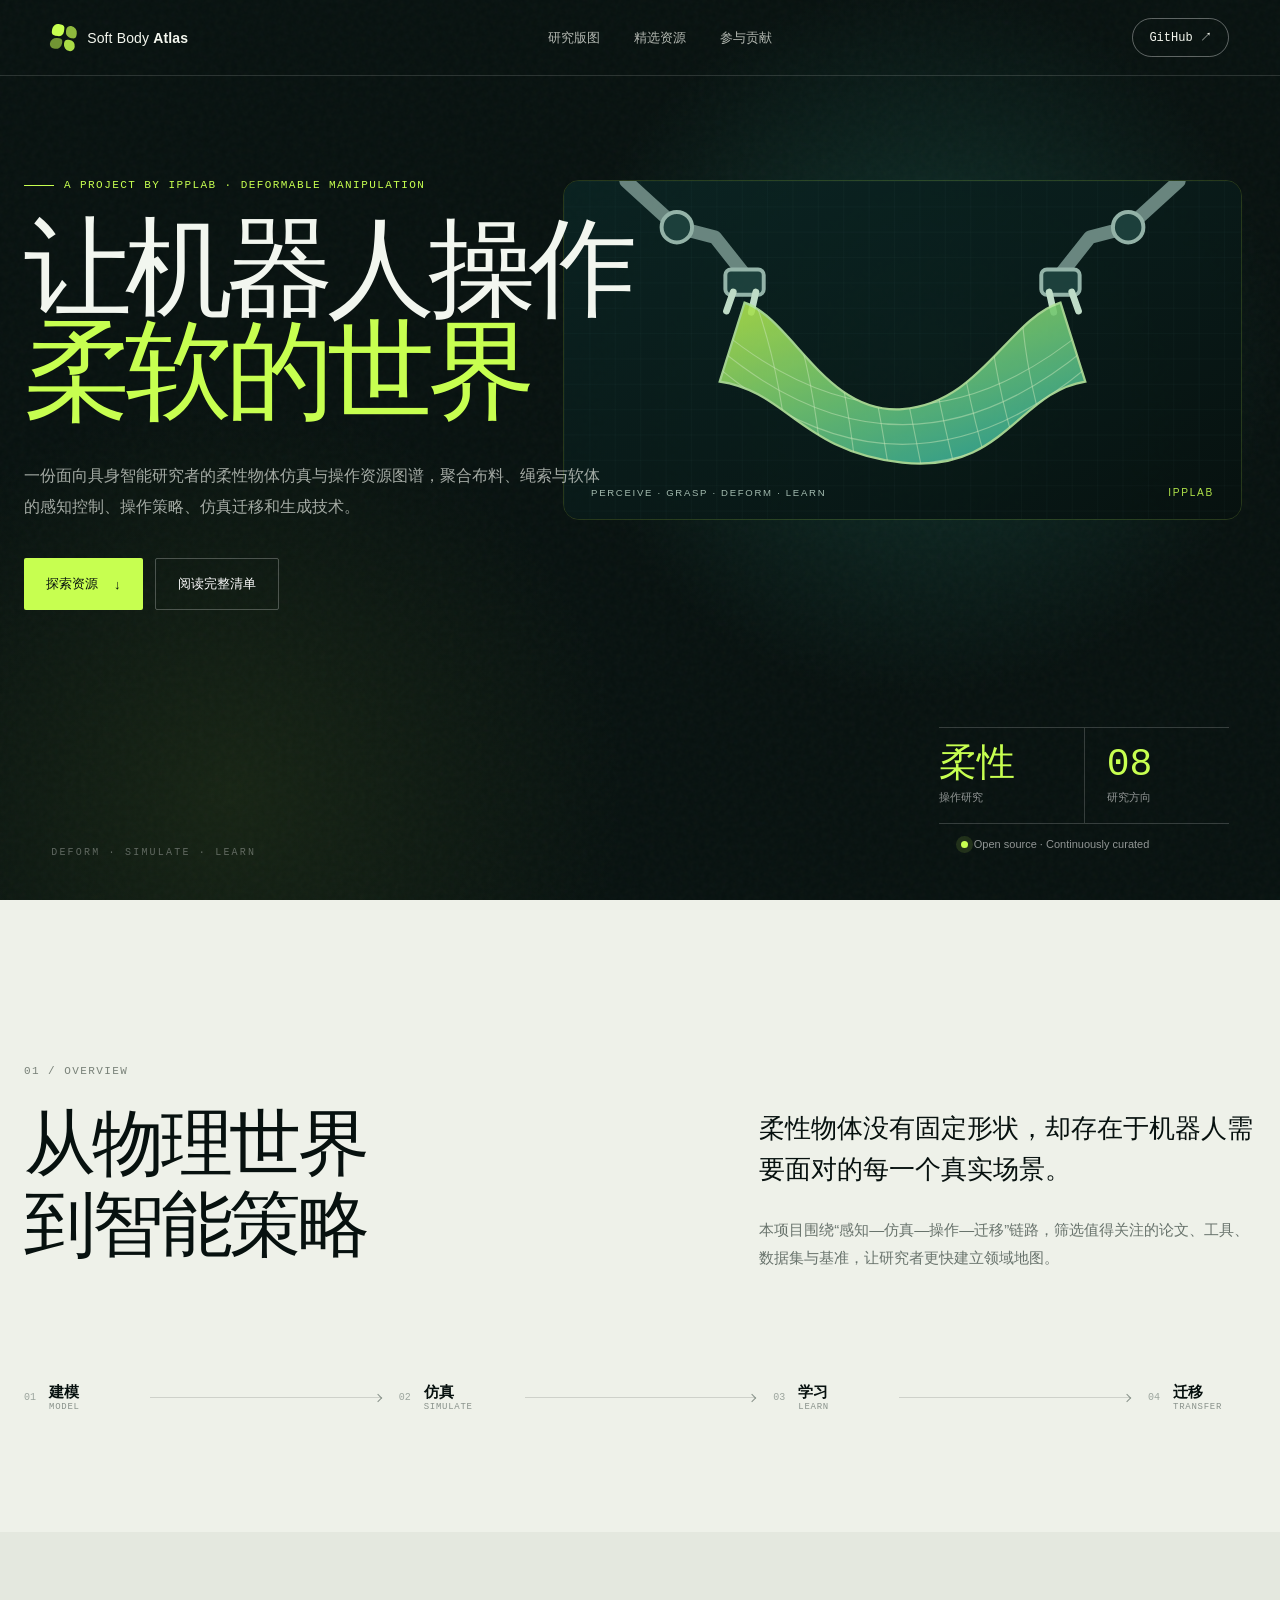
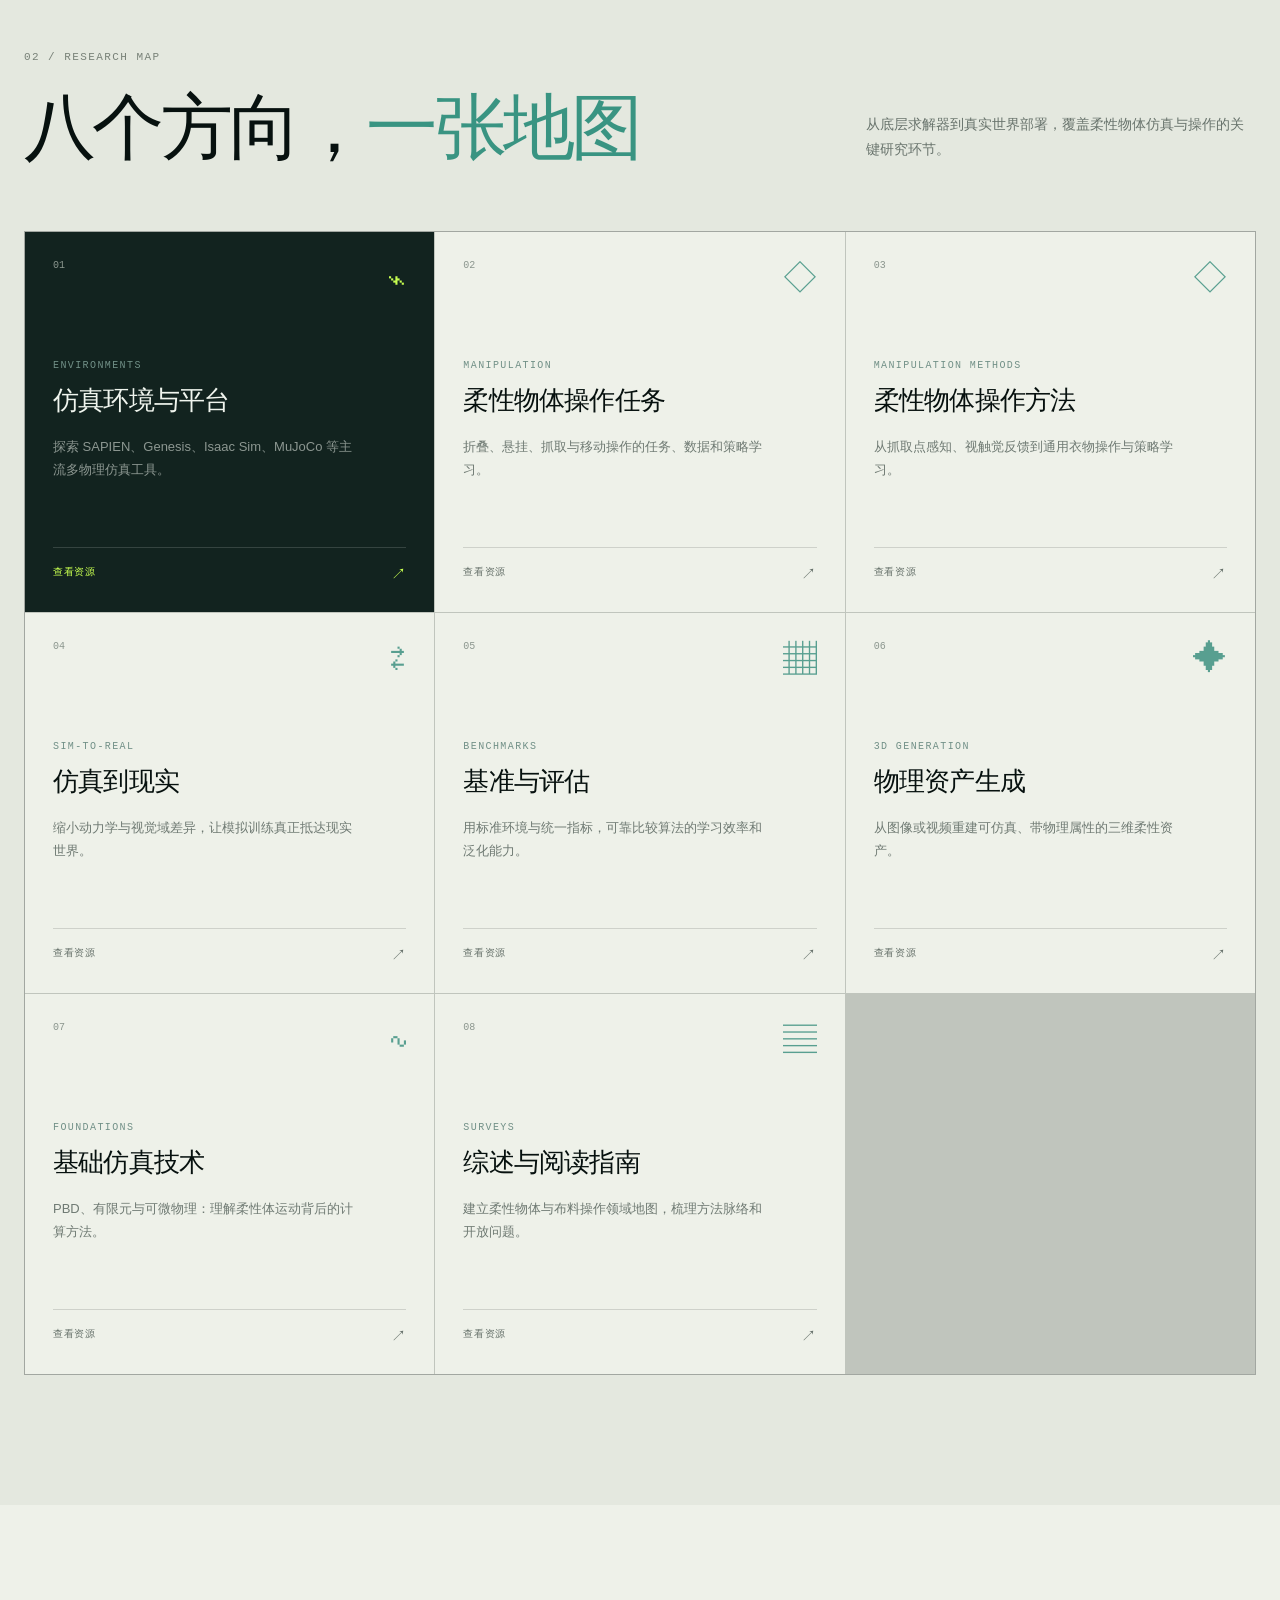
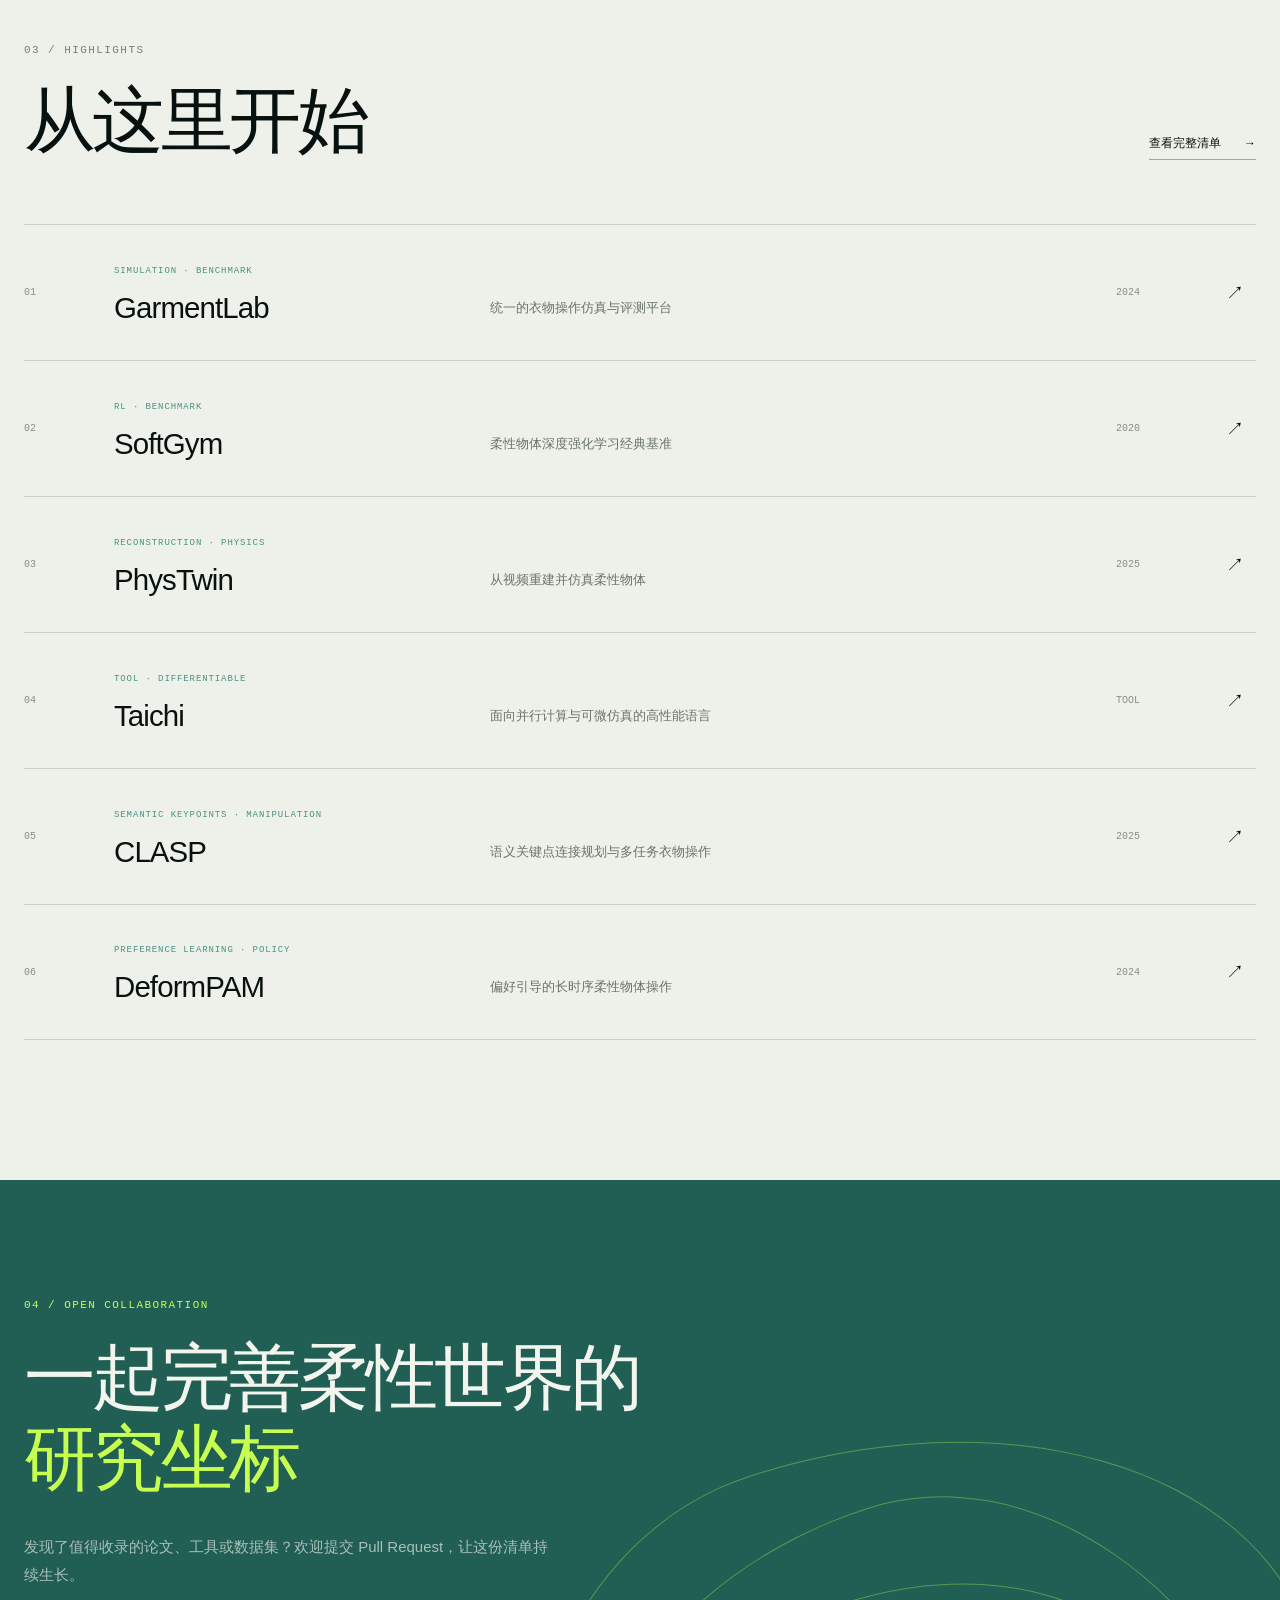
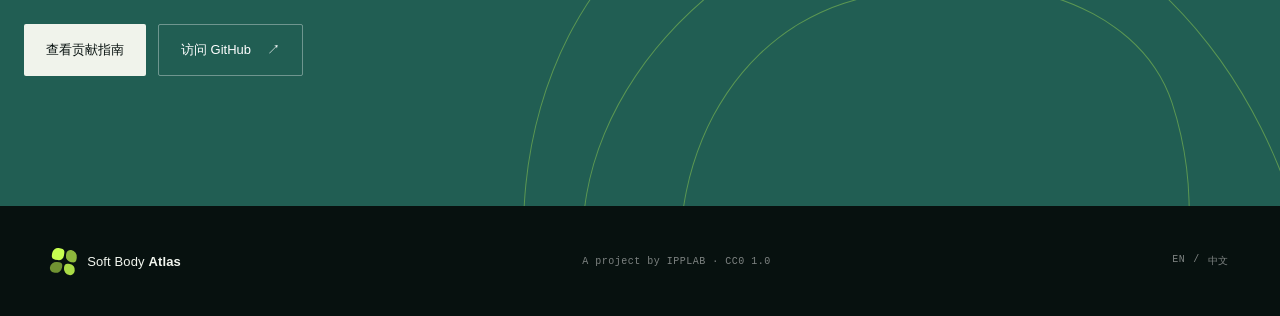
==== index.html @ a38a1eb1 "feat: refresh deformable manipulation website" ====
<!doctype html>
<html lang="zh-CN">
<head>
  <meta charset="utf-8">
  <meta name="viewport" content="width=device-width, initial-scale=1">
  <meta name="description" content="面向具身智能的柔性物体仿真与操作精选资源，覆盖感知控制、策略学习、仿真、迁移、基准、资产生成与综述。">
  <meta name="theme-color" content="#07110f">
  <title>Soft Body Atlas · 具身智能柔性物体仿真与操作</title>
  <link rel="stylesheet" href="styles.css">
  <script src="script.js" defer></script>
</head>
<body>
  <a class="skip-link" href="#main">跳到主要内容</a>

  <header class="site-header" data-header>
    <a class="brand" href="#top" aria-label="Soft Body Atlas 首页">
      <span class="brand-mark" aria-hidden="true">
        <span></span><span></span><span></span><span></span>
      </span>
      <span>Soft Body <strong>Atlas</strong></span>
    </a>
    <nav class="nav" aria-label="主导航">
      <a href="#scope">研究版图</a>
      <a href="#highlights">精选资源</a>
      <a href="#contribute">参与贡献</a>
    </nav>
    <a class="header-action" href="https://github.com/codeofwhite/awesome-deformable-embodied-ai" target="_blank" rel="noreferrer">
      GitHub <span aria-hidden="true">↗</span>
    </a>
  </header>

  <main id="main">
    <section class="hero" id="top">
      <canvas id="soft-canvas" aria-hidden="true"></canvas>
      <div class="hero-noise" aria-hidden="true"></div>
      <div class="hero-content">
        <p class="eyebrow"><span></span> A project by IPPLAB · Deformable Manipulation</p>
        <h1>让机器人操作<br><em>柔软的世界</em></h1>
        <p class="hero-copy">
          一份面向具身智能研究者的柔性物体仿真与操作资源图谱，聚合布料、绳索与软体的感知控制、操作策略、仿真迁移和生成技术。
        </p>
        <div class="hero-actions">
          <a class="button button-primary" href="#scope">探索资源 <span aria-hidden="true">↓</span></a>
          <a class="button button-ghost" href="https://github.com/codeofwhite/awesome-deformable-embodied-ai/blob/main/README.zh-CN.md">阅读完整清单</a>
        </div>
      </div>

      <img class="hero-illustration" src="assets/deformable-manipulation.svg" alt="机器人夹爪提起柔性布料的示意图">
      <div class="hero-aside" aria-label="项目简介">
        <div class="stat">
          <strong>柔性</strong>
          <span>操作研究</span>
        </div>
        <div class="stat">
          <strong>08</strong>
          <span>研究方向</span>
        </div>
        <div class="stat stat-wide">
          <span class="pulse" aria-hidden="true"></span>
          <span>Open source · Continuously curated</span>
        </div>
      </div>

      <p class="hero-note">DEFORM · SIMULATE · LEARN</p>
    </section>

    <section class="intro section-shell" aria-labelledby="intro-title">
      <p class="section-index">01 / OVERVIEW</p>
      <div class="intro-grid">
        <h2 id="intro-title">从物理世界<br>到智能策略</h2>
        <div>
          <p class="lead">柔性物体没有固定形状，却存在于机器人需要面对的每一个真实场景。</p>
          <p>本项目围绕“感知—仿真—操作—迁移”链路，筛选值得关注的论文、工具、数据集与基准，让研究者更快建立领域地图。</p>
        </div>
      </div>
      <div class="flow" aria-label="研究流程">
        <div><span>01</span><strong>建模</strong><small>Model</small></div>
        <i aria-hidden="true"></i>
        <div><span>02</span><strong>仿真</strong><small>Simulate</small></div>
        <i aria-hidden="true"></i>
        <div><span>03</span><strong>学习</strong><small>Learn</small></div>
        <i aria-hidden="true"></i>
        <div><span>04</span><strong>迁移</strong><small>Transfer</small></div>
      </div>
    </section>

    <section class="scope" id="scope" aria-labelledby="scope-title">
      <div class="section-shell">
        <div class="section-heading">
          <div>
            <p class="section-index">02 / RESEARCH MAP</p>
            <h2 id="scope-title">八个方向，<em>一张地图</em></h2>
          </div>
          <p>从底层求解器到真实世界部署，覆盖柔性物体仿真与操作的关键研究环节。</p>
        </div>

        <div class="scope-grid">
          <article class="scope-card scope-card-featured">
            <div class="card-top"><span>01</span><span class="card-icon">⌁</span></div>
            <div>
              <p>ENVIRONMENTS</p>
              <h3>仿真环境与平台</h3>
              <p>探索 SAPIEN、Genesis、Isaac Sim、MuJoCo 等主流多物理仿真工具。</p>
            </div>
            <a href="https://github.com/codeofwhite/awesome-deformable-embodied-ai/blob/main/README.zh-CN.md#仿真环境与平台" aria-label="查看仿真环境与平台资源">查看资源 <span>↗</span></a>
          </article>

          <article class="scope-card">
            <div class="card-top"><span>02</span><span class="card-icon">◇</span></div>
            <div><p>MANIPULATION</p><h3>柔性物体操作任务</h3><p>折叠、悬挂、抓取与移动操作的任务、数据和策略学习。</p></div>
            <a href="https://github.com/codeofwhite/awesome-deformable-embodied-ai/blob/main/README.zh-CN.md#柔性物体操作任务">查看资源 <span>↗</span></a>
          </article>

          <article class="scope-card">
            <div class="card-top"><span>03</span><span class="card-icon">◇</span></div>
            <div><p>MANIPULATION METHODS</p><h3>柔性物体操作方法</h3><p>从抓取点感知、视触觉反馈到通用衣物操作与策略学习。</p></div>
            <a href="https://github.com/codeofwhite/awesome-deformable-embodied-ai/blob/main/README.zh-CN.md#柔性物体操作方法">查看资源 <span>↗</span></a>
          </article>

          <article class="scope-card">
            <div class="card-top"><span>04</span><span class="card-icon">⇄</span></div>
            <div><p>SIM-TO-REAL</p><h3>仿真到现实</h3><p>缩小动力学与视觉域差异，让模拟训练真正抵达现实世界。</p></div>
            <a href="https://github.com/codeofwhite/awesome-deformable-embodied-ai/blob/main/README.zh-CN.md#sim-to-real-迁移">查看资源 <span>↗</span></a>
          </article>

          <article class="scope-card">
            <div class="card-top"><span>05</span><span class="card-icon">▦</span></div>
            <div><p>BENCHMARKS</p><h3>基准与评估</h3><p>用标准环境与统一指标，可靠比较算法的学习效率和泛化能力。</p></div>
            <a href="https://github.com/codeofwhite/awesome-deformable-embodied-ai/blob/main/README.zh-CN.md#基准测试与评估">查看资源 <span>↗</span></a>
          </article>

          <article class="scope-card">
            <div class="card-top"><span>06</span><span class="card-icon">✦</span></div>
            <div><p>3D GENERATION</p><h3>物理资产生成</h3><p>从图像或视频重建可仿真、带物理属性的三维柔性资产。</p></div>
            <a href="https://github.com/codeofwhite/awesome-deformable-embodied-ai/blob/main/README.zh-CN.md#面向仿真的-3d-资产生成">查看资源 <span>↗</span></a>
          </article>

          <article class="scope-card">
            <div class="card-top"><span>07</span><span class="card-icon">∿</span></div>
            <div><p>FOUNDATIONS</p><h3>基础仿真技术</h3><p>PBD、有限元与可微物理：理解柔性体运动背后的计算方法。</p></div>
            <a href="https://github.com/codeofwhite/awesome-deformable-embodied-ai/blob/main/README.zh-CN.md#基础仿真技术">查看资源 <span>↗</span></a>
          </article>
          <article class="scope-card">
            <div class="card-top"><span>08</span><span class="card-icon">▤</span></div>
            <div><p>SURVEYS</p><h3>综述与阅读指南</h3><p>建立柔性物体与布料操作领域地图，梳理方法脉络和开放问题。</p></div>
            <a href="https://github.com/codeofwhite/awesome-deformable-embodied-ai/blob/main/README.zh-CN.md#综述与阅读指南">查看资源 <span>↗</span></a>
          </article>
        </div>
      </div>
    </section>

    <section class="highlights section-shell" id="highlights" aria-labelledby="highlights-title">
      <div class="section-heading compact">
        <div>
          <p class="section-index">03 / HIGHLIGHTS</p>
          <h2 id="highlights-title">从这里开始</h2>
        </div>
        <a class="text-link" href="https://github.com/codeofwhite/awesome-deformable-embodied-ai/blob/main/README.zh-CN.md">查看完整清单 <span>→</span></a>
      </div>

      <div class="resource-list">
        <a class="resource" href="https://arxiv.org/abs/2411.01200" target="_blank" rel="noreferrer">
          <span class="resource-number">01</span>
          <span class="resource-main"><small>SIMULATION · BENCHMARK</small><strong>GarmentLab</strong><span>统一的衣物操作仿真与评测平台</span></span>
          <span class="resource-year">2024</span><span class="resource-arrow">↗</span>
        </a>
        <a class="resource" href="https://arxiv.org/abs/2011.07215" target="_blank" rel="noreferrer">
          <span class="resource-number">02</span>
          <span class="resource-main"><small>RL · BENCHMARK</small><strong>SoftGym</strong><span>柔性物体深度强化学习经典基准</span></span>
          <span class="resource-year">2020</span><span class="resource-arrow">↗</span>
        </a>
        <a class="resource" href="https://arxiv.org/abs/2503.17973" target="_blank" rel="noreferrer">
          <span class="resource-number">03</span>
          <span class="resource-main"><small>RECONSTRUCTION · PHYSICS</small><strong>PhysTwin</strong><span>从视频重建并仿真柔性物体</span></span>
          <span class="resource-year">2025</span><span class="resource-arrow">↗</span>
        </a>
        <a class="resource" href="https://github.com/taichi-dev/taichi" target="_blank" rel="noreferrer">
          <span class="resource-number">04</span>
          <span class="resource-main"><small>TOOL · DIFFERENTIABLE</small><strong>Taichi</strong><span>面向并行计算与可微仿真的高性能语言</span></span>
          <span class="resource-year">TOOL</span><span class="resource-arrow">↗</span>
        </a>
        <a class="resource" href="https://arxiv.org/abs/2507.19983" target="_blank" rel="noreferrer">
          <span class="resource-number">05</span>
          <span class="resource-main"><small>SEMANTIC KEYPOINTS · MANIPULATION</small><strong>CLASP</strong><span>语义关键点连接规划与多任务衣物操作</span></span>
          <span class="resource-year">2025</span><span class="resource-arrow">↗</span>
        </a>
        <a class="resource" href="https://arxiv.org/abs/2410.11584" target="_blank" rel="noreferrer">
          <span class="resource-number">06</span>
          <span class="resource-main"><small>PREFERENCE LEARNING · POLICY</small><strong>DeformPAM</strong><span>偏好引导的长时序柔性物体操作</span></span>
          <span class="resource-year">2024</span><span class="resource-arrow">↗</span>
        </a>
      </div>
    </section>

    <section class="contribute" id="contribute" aria-labelledby="contribute-title">
      <div class="contribute-orb" aria-hidden="true"></div>
      <div class="section-shell contribute-inner">
        <p class="section-index">04 / OPEN COLLABORATION</p>
        <h2 id="contribute-title">一起完善柔性世界的<br><em>研究坐标</em></h2>
        <p>发现了值得收录的论文、工具或数据集？欢迎提交 Pull Request，让这份清单持续生长。</p>
        <div class="hero-actions">
          <a class="button button-light" href="https://github.com/codeofwhite/awesome-deformable-embodied-ai/blob/main/CONTRIBUTING.md">查看贡献指南</a>
          <a class="button button-outline" href="https://github.com/codeofwhite/awesome-deformable-embodied-ai" target="_blank" rel="noreferrer">访问 GitHub <span>↗</span></a>
        </div>
      </div>
    </section>
  </main>

  <footer>
    <a class="brand footer-brand" href="#top"><span class="brand-mark" aria-hidden="true"><span></span><span></span><span></span><span></span></span><span>Soft Body <strong>Atlas</strong></span></a>
    <p>A project by IPPLAB · CC0 1.0</p>
    <div><a href="https://github.com/codeofwhite/awesome-deformable-embodied-ai/blob/main/README.md">EN</a><span>/</span><a href="https://github.com/codeofwhite/awesome-deformable-embodied-ai/blob/main/README.zh-CN.md">中文</a></div>
  </footer>
</body>
</html>
---- styles.css ----
:root {
  --ink: #07110f;
  --paper: #eef1e9;
  --paper-soft: #e4e8df;
  --lime: #c7ff50;
  --aqua: #65e8cf;
  --muted: #68736c;
  --line: rgba(7, 17, 15, .14);
  --mono: "SFMono-Regular", Consolas, "Liberation Mono", monospace;
  --sans: Inter, "PingFang SC", "Microsoft YaHei", "Noto Sans SC", sans-serif;
}

* { box-sizing: border-box; }
html { scroll-behavior: smooth; }
body {
  margin: 0;
  color: var(--ink);
  background: var(--paper);
  font-family: var(--sans);
  font-weight: 400;
  -webkit-font-smoothing: antialiased;
}
a { color: inherit; text-decoration: none; }
button, a { -webkit-tap-highlight-color: transparent; }

.skip-link {
  position: fixed;
  top: 8px;
  left: 8px;
  z-index: 100;
  padding: 10px 14px;
  color: var(--ink);
  background: var(--lime);
  transform: translateY(-150%);
}
.skip-link:focus { transform: none; }

.site-header {
  position: fixed;
  z-index: 20;
  top: 0;
  left: 0;
  width: 100%;
  height: 76px;
  padding: 0 clamp(24px, 4vw, 72px);
  display: flex;
  align-items: center;
  justify-content: space-between;
  color: #f4f7ef;
  border-bottom: 1px solid rgba(255,255,255,.14);
  transition: background .35s, height .35s, backdrop-filter .35s;
}
.site-header.is-scrolled {
  height: 64px;
  background: rgba(7,17,15,.88);
  backdrop-filter: blur(18px);
}
.brand { display: flex; align-items: center; gap: 11px; font-size: 14px; letter-spacing: .01em; }
.brand strong { font-weight: 700; }
.brand-mark {
  width: 25px;
  height: 25px;
  display: grid;
  grid-template-columns: 1fr 1fr;
  gap: 2px;
  transform: rotate(9deg);
}
.brand-mark span { background: var(--lime); border-radius: 50% 35% 45% 35%; }
.brand-mark span:nth-child(2) { opacity: .7; border-radius: 40% 60% 35% 55%; }
.brand-mark span:nth-child(3) { opacity: .55; border-radius: 55% 30% 55% 40%; }
.brand-mark span:nth-child(4) { opacity: .85; border-radius: 35% 55% 45% 60%; }
.nav { display: flex; gap: 34px; font-size: 13px; color: rgba(244,247,239,.72); }
.nav a { transition: color .2s; }
.nav a:hover { color: var(--lime); }
.header-action {
  padding: 10px 16px;
  border: 1px solid rgba(255,255,255,.35);
  border-radius: 100px;
  font: 12px var(--mono);
  transition: color .2s, background .2s, border-color .2s;
}
.header-action:hover { color: var(--ink); background: var(--lime); border-color: var(--lime); }

.hero {
  position: relative;
  min-height: min(900px, 100svh);
  overflow: hidden;
  color: #f2f6ef;
  background:
    radial-gradient(circle at 72% 38%, rgba(34,120,104,.34), transparent 33%),
    radial-gradient(circle at 18% 88%, rgba(108,139,45,.15), transparent 30%),
    var(--ink);
}
#soft-canvas { position: absolute; inset: 0; width: 100%; height: 100%; opacity: .92; }
.hero-noise {
  position: absolute;
  inset: 0;
  pointer-events: none;
  opacity: .07;
  background-image: url("data:image/svg+xml,%3Csvg viewBox='0 0 180 180' xmlns='http://www.w3.org/2000/svg'%3E%3Cfilter id='n'%3E%3CfeTurbulence type='fractalNoise' baseFrequency='.9' numOctaves='3' stitchTiles='stitch'/%3E%3C/filter%3E%3Crect width='100%25' height='100%25' filter='url(%23n)' opacity='.5'/%3E%3C/svg%3E");
}
.hero-content {
  position: relative;
  z-index: 2;
  width: min(1280px, calc(100% - 48px));
  margin: 0 auto;
  padding-top: clamp(150px, 20vh, 205px);
}
.eyebrow, .section-index {
  margin: 0 0 26px;
  font: 500 11px/1 var(--mono);
  letter-spacing: .13em;
  text-transform: uppercase;
}
.eyebrow { display: flex; align-items: center; gap: 10px; color: var(--lime); }
.eyebrow span { width: 30px; height: 1px; background: currentColor; }
.hero h1 {
  max-width: 1000px;
  margin: 0;
  font-size: clamp(54px, 8.4vw, 126px);
  line-height: .96;
  letter-spacing: -.065em;
  font-weight: 500;
}
.hero h1 em, .section-heading h2 em, .contribute h2 em {
  color: var(--lime);
  font-style: normal;
  font-weight: 300;
}
.hero-copy {
  max-width: 590px;
  margin: 38px 0 0;
  color: rgba(242,246,239,.66);
  font-size: clamp(15px, 1.25vw, 18px);
  line-height: 1.9;
}
.hero-actions { display: flex; gap: 12px; margin-top: 36px; }
.button {
  min-height: 52px;
  padding: 0 22px;
  display: inline-flex;
  align-items: center;
  justify-content: center;
  gap: 16px;
  border-radius: 2px;
  font-size: 13px;
  font-weight: 500;
  transition: transform .2s, background .2s, color .2s, border-color .2s;
}
.button:hover { transform: translateY(-2px); }
.button-primary { color: var(--ink); background: var(--lime); }
.button-primary:hover { background: #dcff91; }
.button-ghost { color: #fff; border: 1px solid rgba(255,255,255,.25); }
.button-ghost:hover { border-color: rgba(255,255,255,.7); }
.hero-aside {
  position: absolute;
  z-index: 2;
  right: clamp(24px, 4vw, 72px);
  bottom: 50px;
  width: 290px;
  display: grid;
  grid-template-columns: 1fr 1fr;
  border-top: 1px solid rgba(255,255,255,.18);
}
.stat { padding: 18px 0; display: flex; flex-direction: column; gap: 6px; }
.stat + .stat { padding-left: 22px; border-left: 1px solid rgba(255,255,255,.18); }
.stat strong { font: 400 38px/1 var(--mono); color: var(--lime); }
.stat span { color: rgba(255,255,255,.55); font-size: 11px; }
.stat-wide {
  grid-column: 1 / -1;
  padding: 14px 0 0;
  flex-direction: row;
  align-items: center;
  border-top: 1px solid rgba(255,255,255,.18);
}
.stat-wide.stat { border-left: 0; }
.pulse { width: 7px; height: 7px; border-radius: 50%; background: var(--lime); box-shadow: 0 0 0 5px rgba(199,255,80,.12); }
.hero-note { position: absolute; z-index: 2; left: clamp(24px, 4vw, 72px); bottom: 42px; margin: 0; color: rgba(255,255,255,.32); font: 10px var(--mono); letter-spacing: .22em; }

.section-shell { width: min(1280px, calc(100% - 48px)); margin: 0 auto; }
.intro { padding: clamp(100px, 13vw, 180px) 0 120px; }
.section-index { color: #788178; }
.intro-grid { display: grid; grid-template-columns: 1.1fr .9fr; gap: clamp(50px, 10vw, 160px); align-items: start; }
.intro h2, .section-heading h2, .contribute h2 {
  margin: 0;
  font-size: clamp(42px, 5.6vw, 78px);
  line-height: 1.12;
  letter-spacing: -.05em;
  font-weight: 500;
}
.intro-grid > div p { max-width: 530px; color: var(--muted); font-size: 15px; line-height: 1.9; }
.intro-grid > div .lead { margin-top: 5px; color: var(--ink); font-size: clamp(19px, 2vw, 26px); line-height: 1.6; }
.flow { margin-top: 95px; display: flex; align-items: center; }
.flow div { min-width: 108px; display: grid; grid-template-columns: auto 1fr; column-gap: 13px; align-items: center; }
.flow div > span { grid-row: 1 / 3; color: #9ca59e; font: 10px var(--mono); }
.flow strong { font-size: 15px; font-weight: 600; }
.flow small { color: #89928b; font: 9px var(--mono); letter-spacing: .08em; text-transform: uppercase; }
.flow i { flex: 1; height: 1px; margin: 0 18px; background: var(--line); position: relative; }
.flow i::after { content: ""; position: absolute; right: 0; top: -2px; width: 5px; height: 5px; border-top: 1px solid #88928a; border-right: 1px solid #88928a; transform: rotate(45deg); }

.scope { padding: 120px 0 130px; background: var(--paper-soft); }
.section-heading { margin-bottom: 64px; display: flex; align-items: end; justify-content: space-between; gap: 40px; }
.section-heading .section-index { margin-bottom: 24px; }
.section-heading h2 em { color: #399482; }
.section-heading > p { max-width: 390px; margin: 0 0 5px; color: var(--muted); font-size: 14px; line-height: 1.8; }
.scope-grid { display: grid; grid-template-columns: repeat(3, 1fr); gap: 1px; background: rgba(7,17,15,.16); border: 1px solid rgba(7,17,15,.16); }
.scope-card { min-height: 380px; padding: 28px; display: flex; flex-direction: column; justify-content: space-between; background: var(--paper); transition: background .25s, color .25s, transform .25s; }
.scope-card:hover { position: relative; z-index: 1; color: #f0f5ee; background: #12231f; transform: translateY(-4px); }
.scope-card-featured { color: #f0f5ee; background: #12231f; }
.card-top { display: flex; align-items: start; justify-content: space-between; color: #8b968e; font: 10px var(--mono); }
.card-icon { font: 300 34px/1 var(--sans); color: #589f90; }
.scope-card-featured .card-icon, .scope-card:hover .card-icon { color: var(--lime); }
.scope-card div > p:first-child { margin: 0 0 12px; color: #719087; font: 10px var(--mono); letter-spacing: .14em; }
.scope-card h3 { margin: 0 0 17px; font-size: clamp(22px, 2vw, 29px); font-weight: 500; letter-spacing: -.03em; }
.scope-card div > p:last-child { max-width: 310px; margin: 0; color: #6f7a73; font-size: 13px; line-height: 1.8; }
.scope-card-featured div > p:last-child, .scope-card:hover div > p:last-child { color: rgba(240,245,238,.55); }
.scope-card > a { padding-top: 17px; display: flex; justify-content: space-between; border-top: 1px solid rgba(7,17,15,.14); color: #68736c; font: 10px var(--mono); letter-spacing: .07em; text-transform: uppercase; }
.scope-card-featured > a, .scope-card:hover > a { color: var(--lime); border-color: rgba(255,255,255,.15); }
.scope-card > a span { font-size: 15px; transition: transform .2s; }
.scope-card > a:hover span { transform: translate(3px,-3px); }

.highlights { padding: 140px 0; }
.section-heading.compact { align-items: end; }
.text-link { padding-bottom: 7px; border-bottom: 1px solid #9ca59e; font-size: 12px; }
.text-link span { margin-left: 20px; }
.resource { min-height: 136px; display: grid; grid-template-columns: 70px 1fr 90px 30px; align-items: center; gap: 20px; border-top: 1px solid var(--line); transition: padding .25s, background .25s; }
.resource:last-child { border-bottom: 1px solid var(--line); }
.resource:hover { padding: 0 22px; background: #e6eadf; }
.resource-number, .resource-year { color: #849088; font: 10px var(--mono); }
.resource-main { display: grid; grid-template-columns: minmax(190px, .8fr) 1.4fr; align-items: center; gap: 30px; }
.resource-main small { grid-column: 1 / -1; margin-bottom: -20px; color: #4b9183; font: 9px var(--mono); letter-spacing: .1em; }
.resource-main strong { font-size: clamp(21px, 2.3vw, 31px); font-weight: 500; letter-spacing: -.03em; }
.resource-main > span { color: var(--muted); font-size: 13px; }
.resource-arrow { font-size: 18px; transition: transform .2s; }
.resource:hover .resource-arrow { transform: translate(4px,-4px); }

.contribute { position: relative; overflow: hidden; color: #f1f5ee; background: #215e53; }
.contribute-inner { position: relative; z-index: 1; padding: 120px 0 130px; }
.contribute .section-index { color: var(--lime); }
.contribute h2 { max-width: 900px; }
.contribute h2 em { color: var(--lime); }
.contribute-inner > p:not(.section-index) { max-width: 530px; margin: 35px 0 0; color: rgba(241,245,238,.65); font-size: 15px; line-height: 1.85; }
.button-light { color: var(--ink); background: #f0f3eb; }
.button-outline { color: #fff; border: 1px solid rgba(255,255,255,.35); }
.button-outline:hover { border-color: #fff; }
.contribute-orb { position: absolute; right: -6vw; bottom: -36vw; width: 65vw; height: 65vw; border: 1px solid rgba(199,255,80,.35); border-radius: 42% 58% 56% 44% / 51% 39% 61% 49%; transform: rotate(-18deg); }
.contribute-orb::before, .contribute-orb::after { content: ""; position: absolute; inset: 8%; border: inherit; border-radius: 55% 45% 39% 61% / 43% 59% 41% 57%; }
.contribute-orb::after { inset: 18%; border-radius: 47% 53% 61% 39% / 55% 37% 63% 45%; }

footer { min-height: 110px; padding: 0 clamp(24px, 4vw, 72px); display: flex; align-items: center; justify-content: space-between; color: rgba(255,255,255,.48); background: var(--ink); font: 10px var(--mono); letter-spacing: .05em; }
.footer-brand { color: #f2f6ef; font-family: var(--sans); font-size: 13px; }
footer > div { display: flex; gap: 8px; }
footer a:hover { color: var(--lime); }

@media (max-width: 900px) {
  .nav { display: none; }
  .hero { min-height: 820px; }
  .hero-aside { left: 24px; right: auto; width: calc(100% - 48px); bottom: 38px; }
  .hero-note { display: none; }
  .intro-grid { grid-template-columns: 1fr; gap: 38px; }
  .scope-grid { grid-template-columns: repeat(2, 1fr); }
  .scope-card { min-height: 350px; }
  .resource-main { grid-template-columns: 1fr; gap: 6px; }
  .resource-main small { margin: 0 0 7px; }
  .resource-main > span { display: none; }
}

@media (max-width: 620px) {
  .site-header { height: 66px; padding: 0 18px; }
  .header-action { padding: 8px 12px; }
  .hero { min-height: 760px; }
  .hero-content, .section-shell { width: calc(100% - 36px); }
  .hero-content { padding-top: 135px; }
  .hero h1 { font-size: clamp(49px, 16vw, 74px); }
  .hero-copy { font-size: 14px; line-height: 1.75; }
  .hero-actions { align-items: stretch; flex-direction: column; }
  .hero-aside { left: 18px; width: calc(100% - 36px); }
  .stat strong { font-size: 30px; }
  .intro { padding: 90px 0; }
  .flow { margin-top: 65px; display: grid; grid-template-columns: 1fr 1fr; gap: 28px; }
  .flow i { display: none; }
  .scope { padding: 90px 0; }
  .section-heading { margin-bottom: 45px; align-items: start; flex-direction: column; }
  .scope-grid { grid-template-columns: 1fr; }
  .scope-card { min-height: 320px; }
  .highlights { padding: 90px 0; }
  .section-heading.compact { align-items: start; }
  .resource { grid-template-columns: 32px 1fr 22px; min-height: 115px; gap: 12px; }
  .resource-year { display: none; }
  .resource:hover { padding: 0 8px; }
  .contribute-inner { padding: 90px 0; }
  footer { min-height: 150px; padding: 32px 18px; align-items: flex-start; flex-direction: column; }
}

@media (prefers-reduced-motion: reduce) {
  html { scroll-behavior: auto; }
  *, *::before, *::after { scroll-behavior: auto !important; transition-duration: .01ms !important; animation-duration: .01ms !important; animation-iteration-count: 1 !important; }
  #soft-canvas { opacity: .45; }
}

/* Deformable manipulation illustration */
.hero-illustration { position: absolute; z-index: 1; right: 3%; top: 20%; width: min(53%, 760px); border: 1px solid rgba(199,255,80,.18); border-radius: 16px; opacity: .88; }
.hero-content { pointer-events: none; }
.hero-content a { pointer-events: auto; }
@media (max-width: 900px) { .hero { min-height: 960px; } .hero-content { padding-top: 140px; } .hero-illustration { top: auto; bottom: 170px; right: 5%; width: 90%; opacity: .8; } .hero-aside { bottom: 32px; } }
@media (max-width: 480px) { .hero { min-height: 890px; } .hero-illustration { bottom: 190px; } }
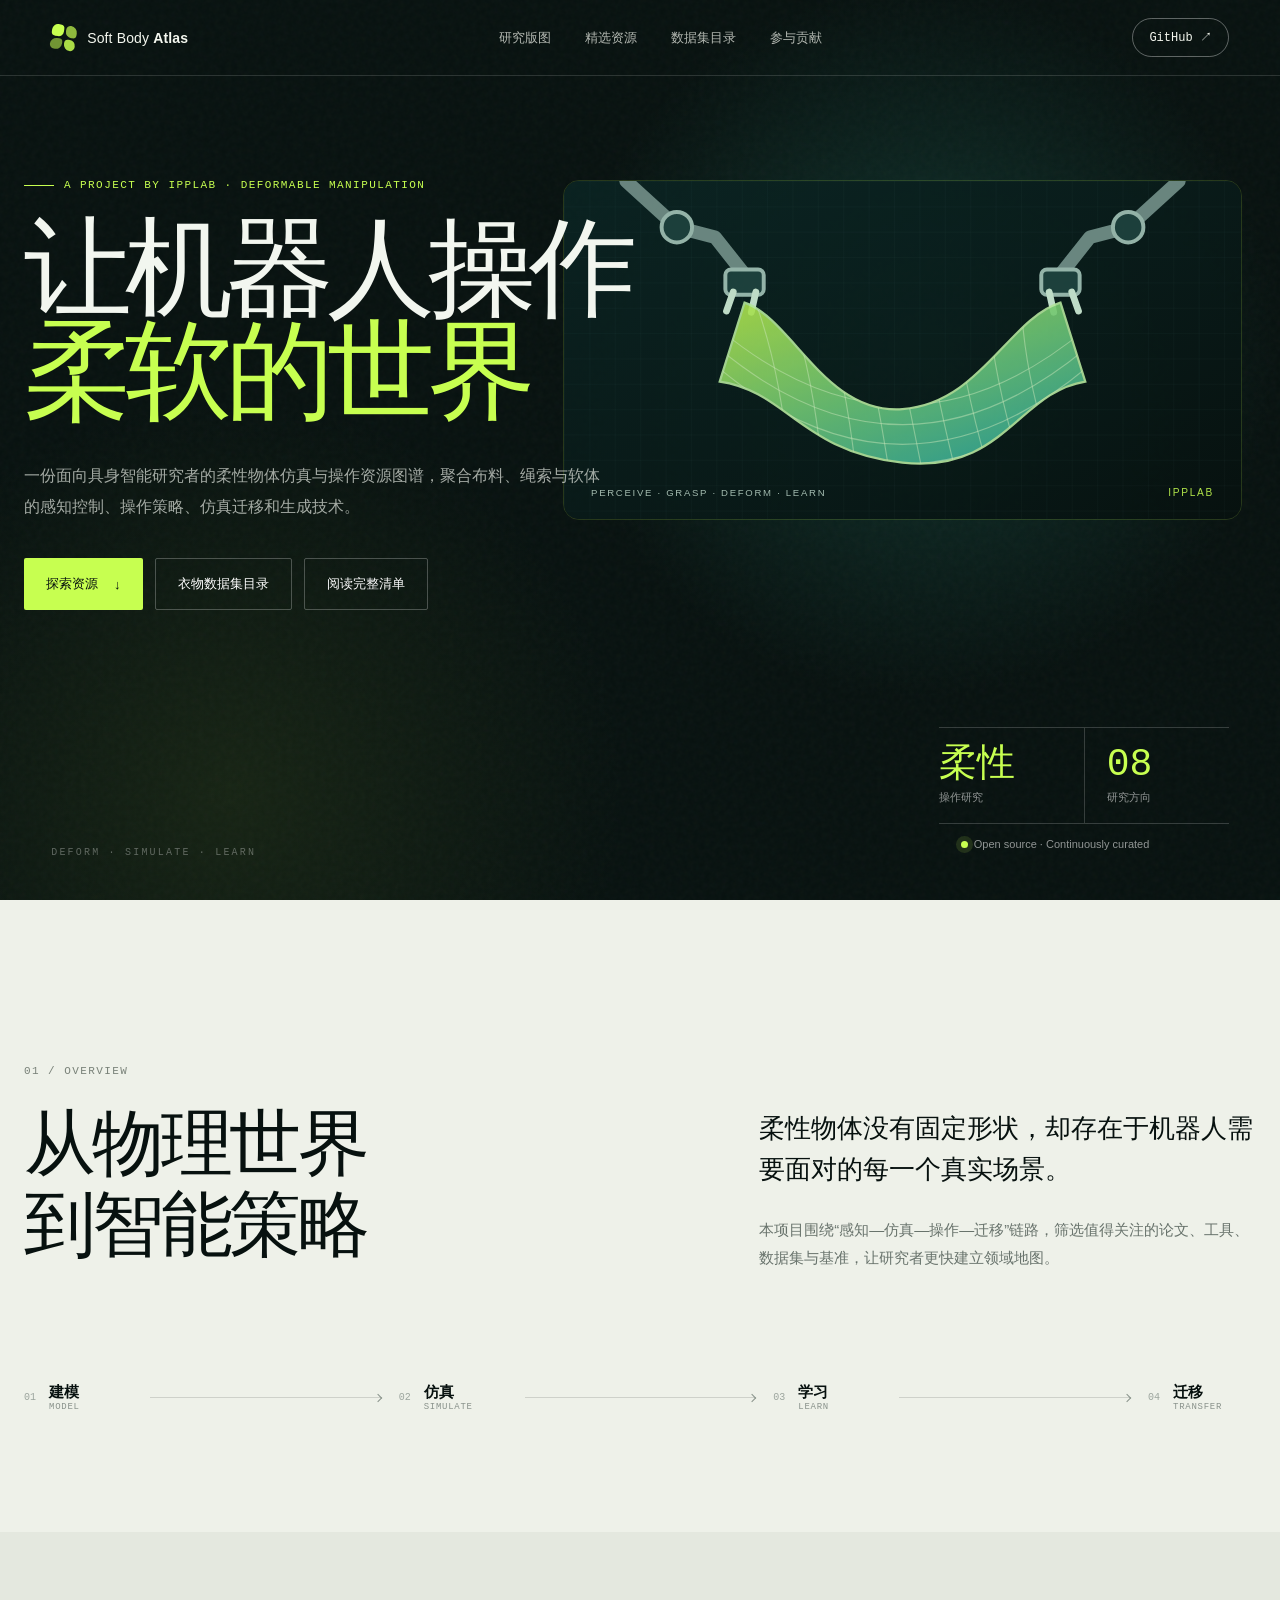
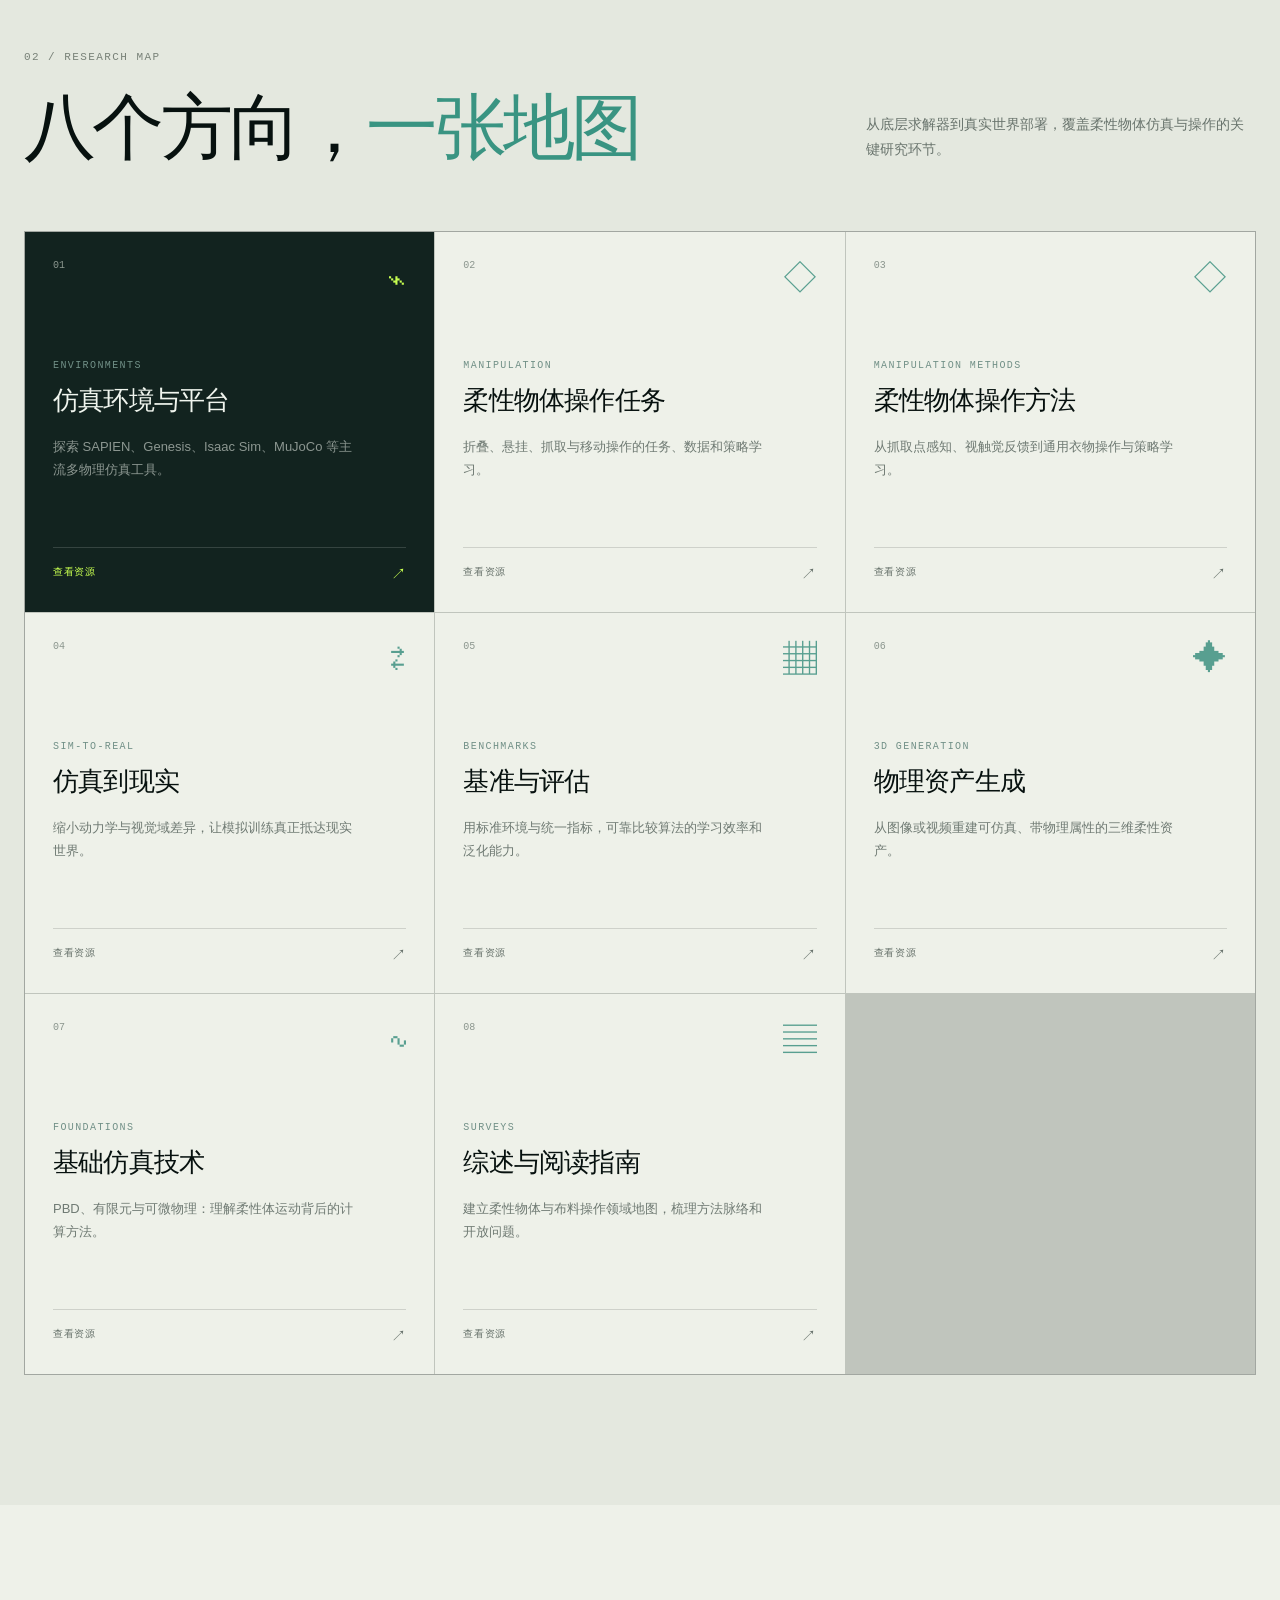
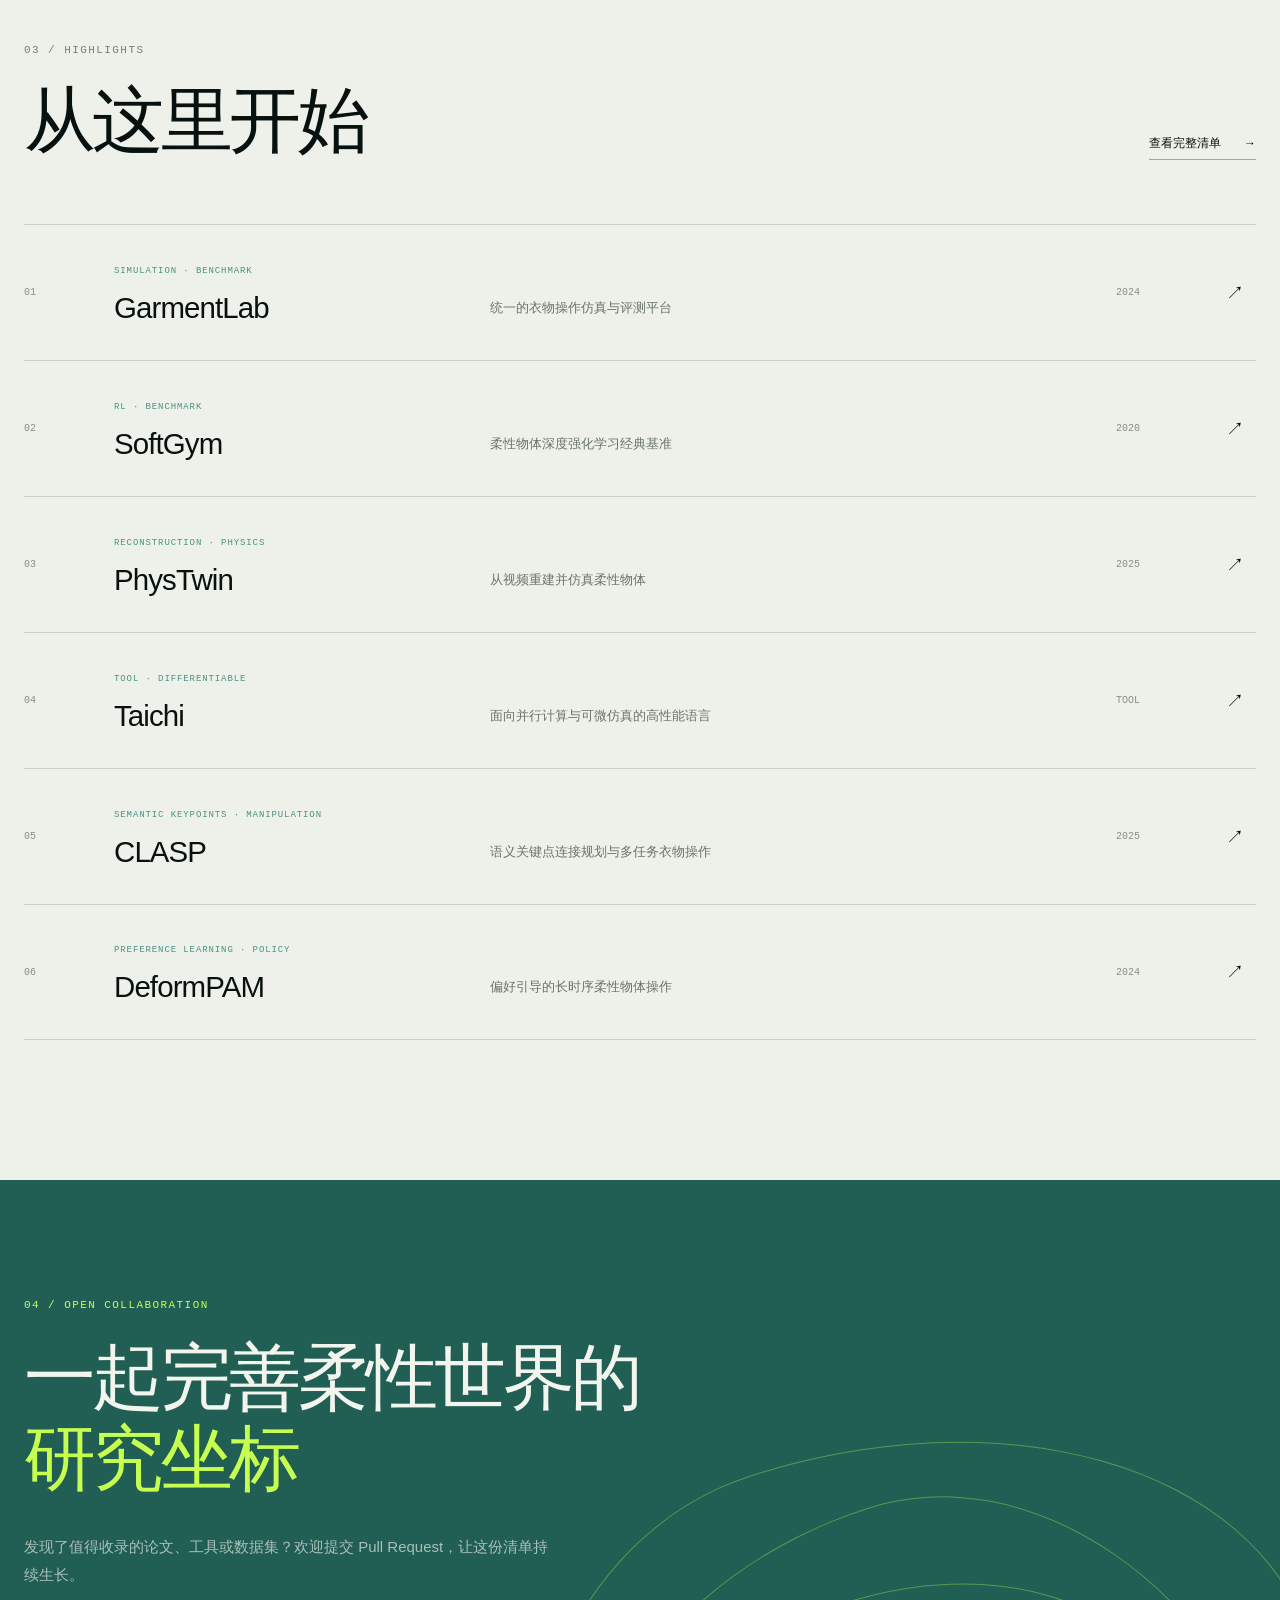
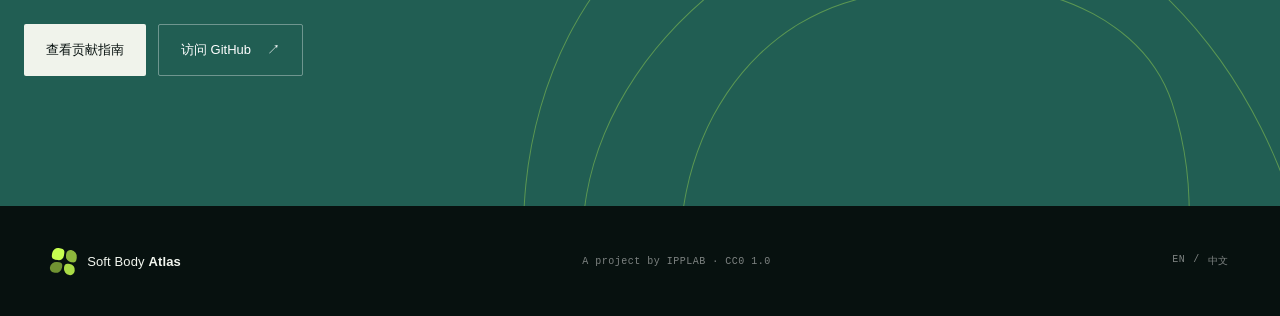
==== commit 1697c264: "feat: add searchable cloth dataset directory" ====
--- a/index.html
+++ b/index.html
@@ -22,6 +22,7 @@
     <nav class="nav" aria-label="主导航">
       <a href="#scope">研究版图</a>
       <a href="#highlights">精选资源</a>
+      <a href="datasets/cloth-datasets.html">数据集目录</a>
       <a href="#contribute">参与贡献</a>
     </nav>
     <a class="header-action" href="https://github.com/codeofwhite/awesome-deformable-embodied-ai" target="_blank" rel="noreferrer">
@@ -41,6 +42,7 @@
         </p>
         <div class="hero-actions">
           <a class="button button-primary" href="#scope">探索资源 <span aria-hidden="true">↓</span></a>
+          <a class="button button-ghost" href="datasets/cloth-datasets.html">衣物数据集目录</a>
           <a class="button button-ghost" href="https://github.com/codeofwhite/awesome-deformable-embodied-ai/blob/main/README.zh-CN.md">阅读完整清单</a>
         </div>
       </div>
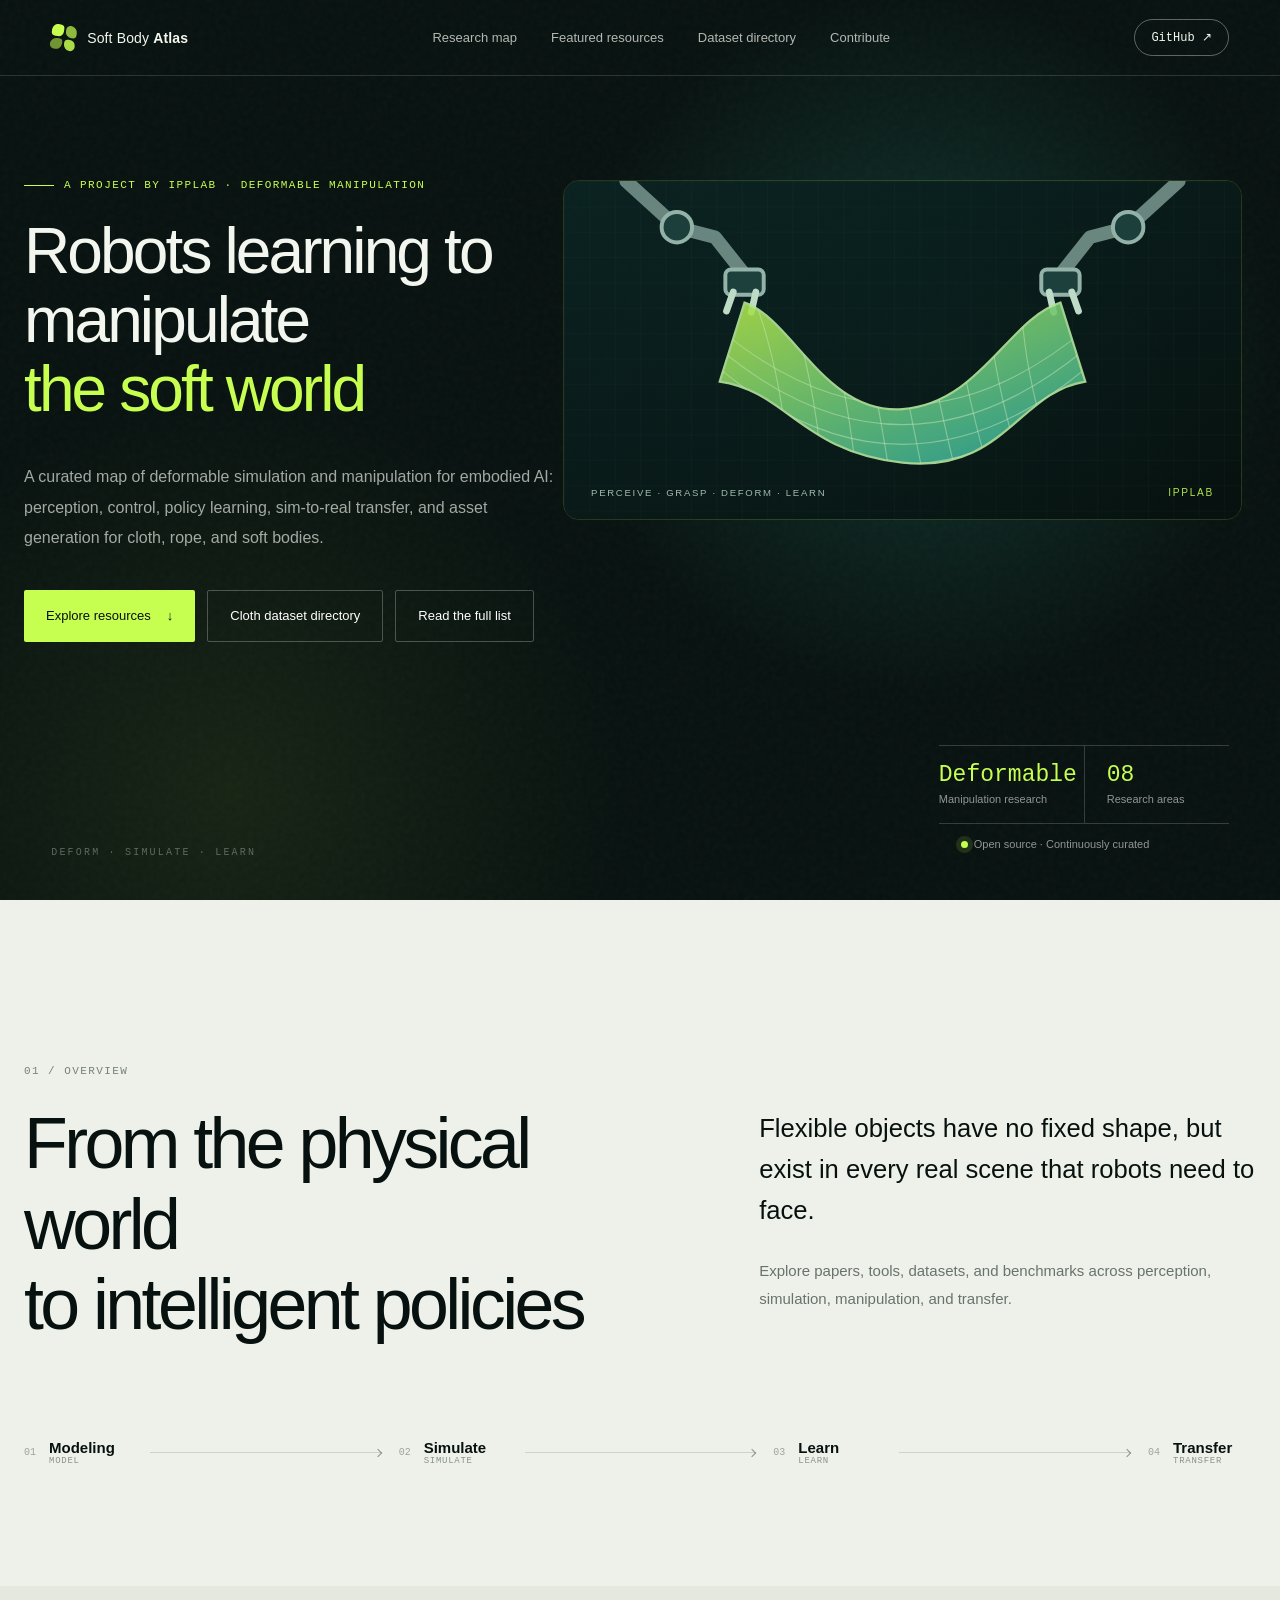
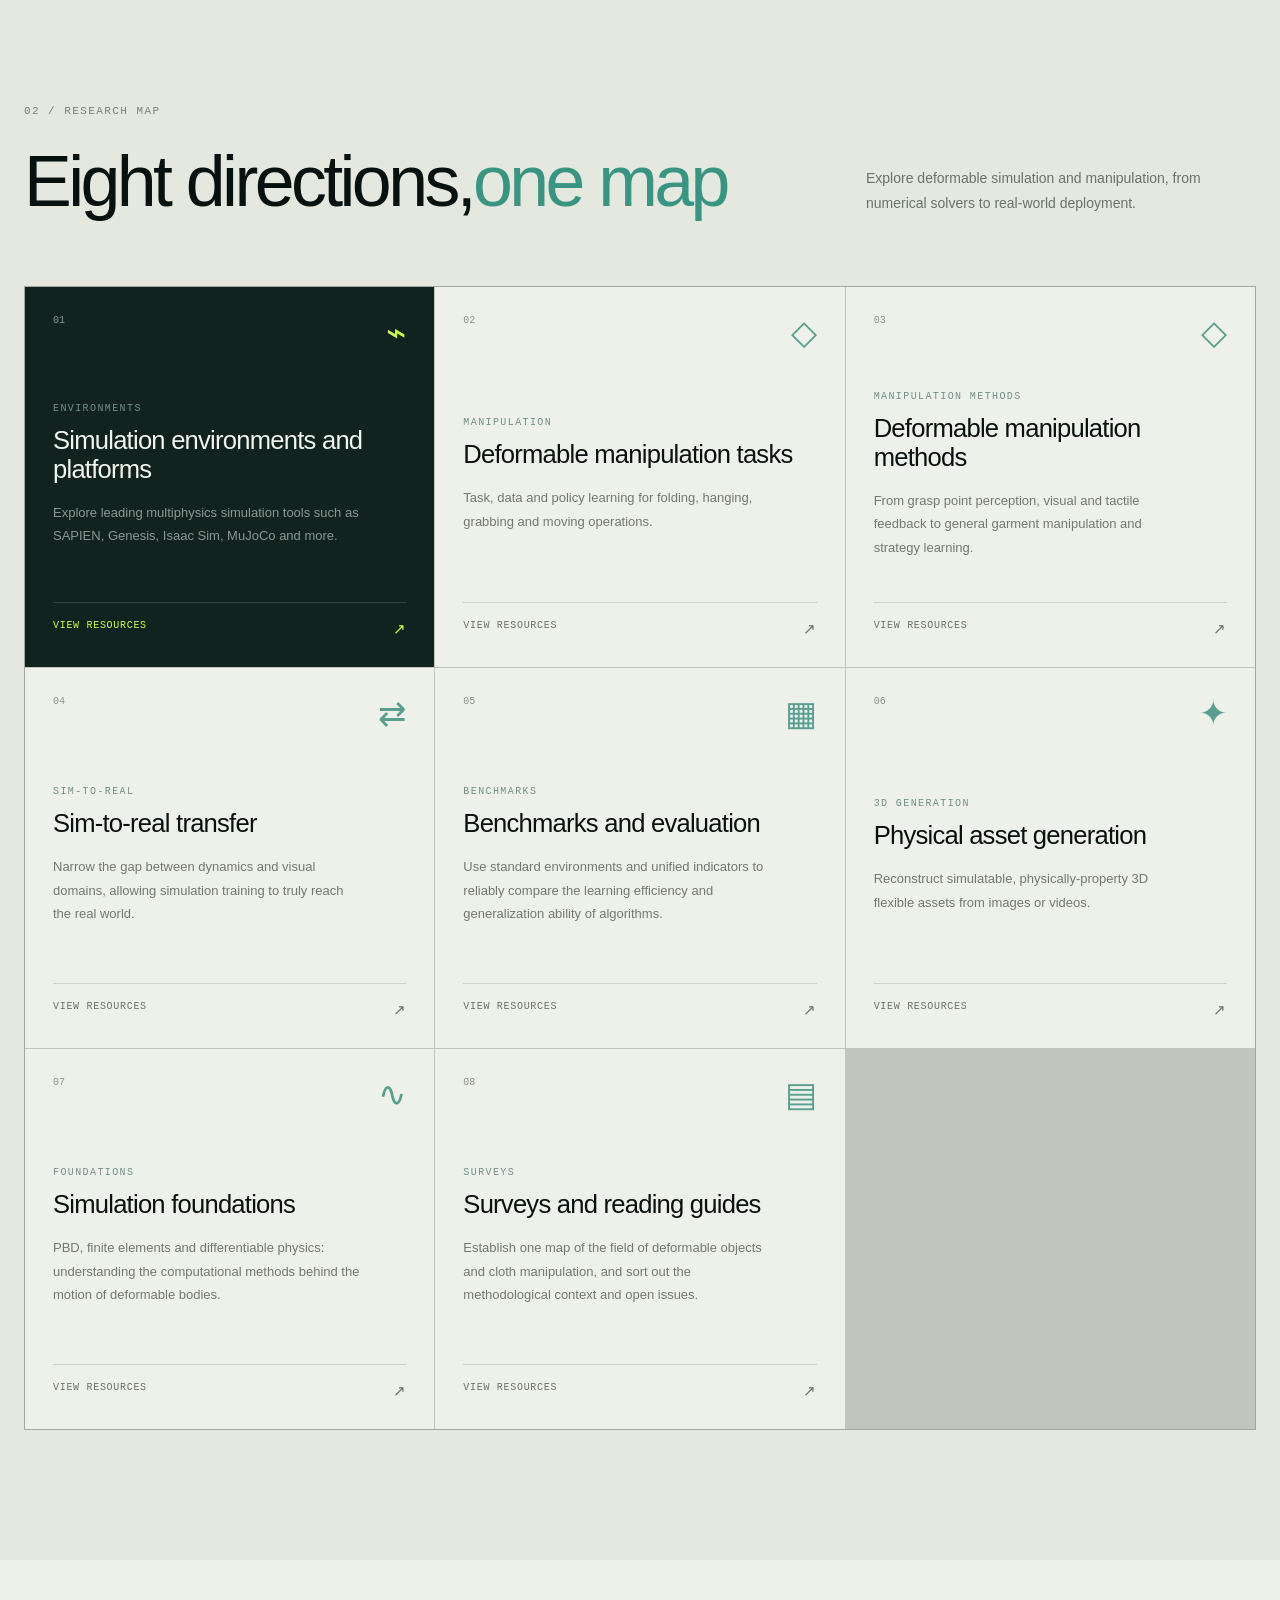
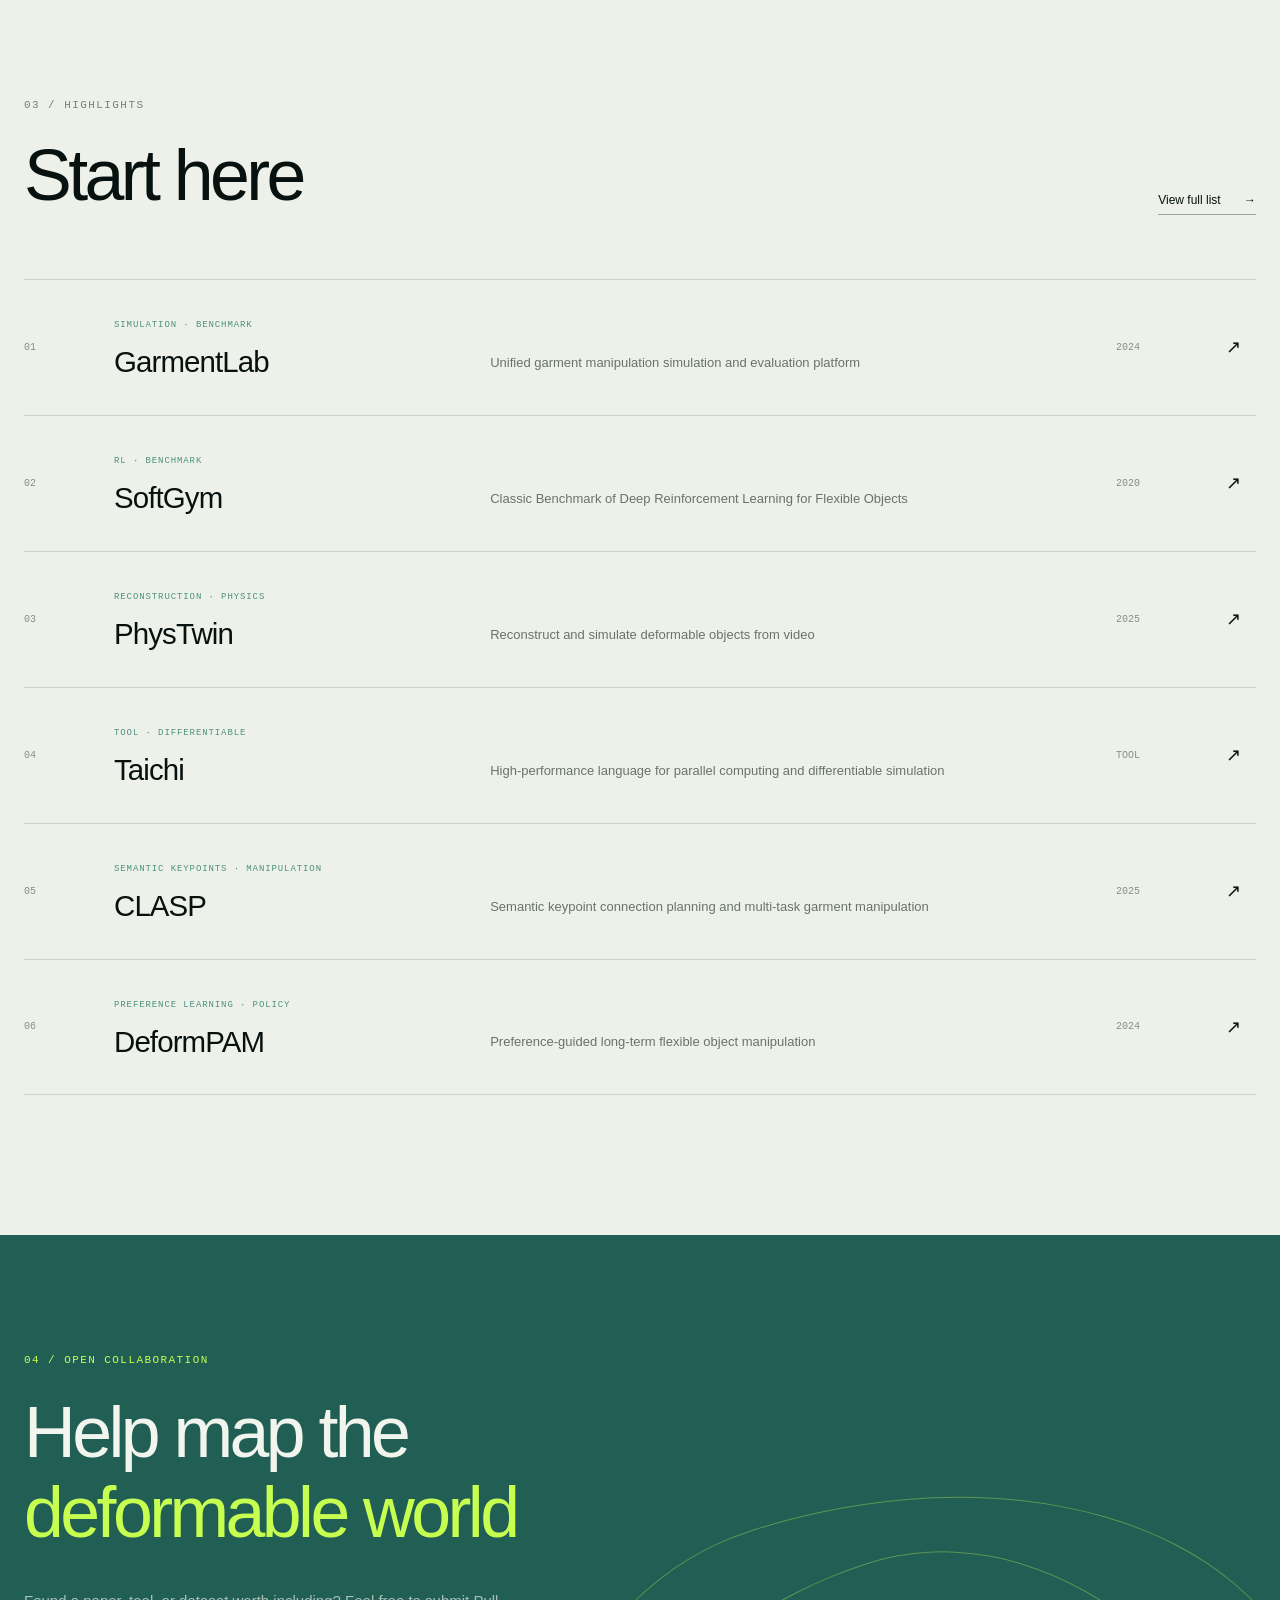
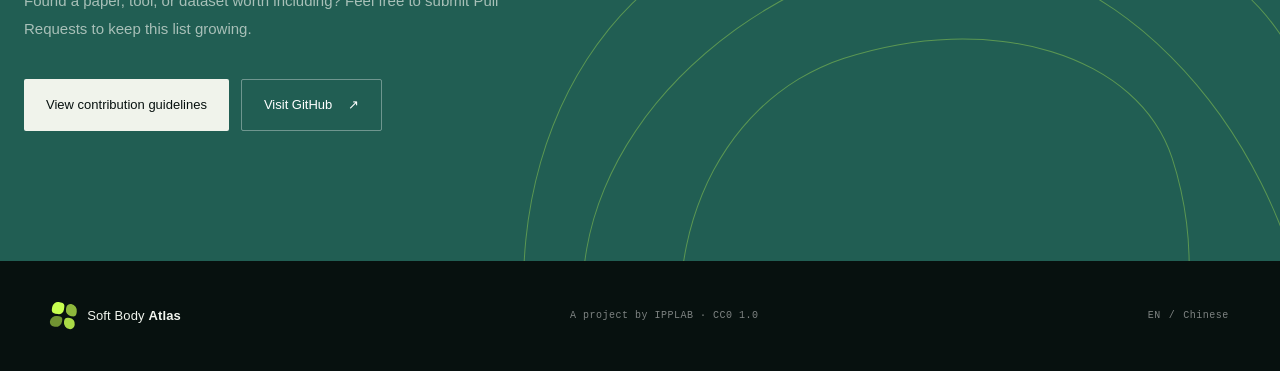
==== commit bbb6431d: "feat: translate website and dataset directory into English" ====
--- a/index.html
+++ b/index.html
@@ -1,29 +1,29 @@
 <!doctype html>
-<html lang="zh-CN">
+<html lang="en">
 <head>
   <meta charset="utf-8">
   <meta name="viewport" content="width=device-width, initial-scale=1">
-  <meta name="description" content="面向具身智能的柔性物体仿真与操作精选资源，覆盖感知控制、策略学习、仿真、迁移、基准、资产生成与综述。">
+  <meta name="description" content="Selected resources for flexible object simulation and manipulation for embodied intelligence, covering perception control, policy learning, simulation, migration, benchmarks, asset generation and review.">
   <meta name="theme-color" content="#07110f">
-  <title>Soft Body Atlas · 具身智能柔性物体仿真与操作</title>
+  <title>Soft Body Atlas · Deformable Manipulation for Embodied AI</title>
   <link rel="stylesheet" href="styles.css">
   <script src="script.js" defer></script>
 </head>
 <body>
-  <a class="skip-link" href="#main">跳到主要内容</a>
+  <a class="skip-link" href="#main">Skip to main content</a>
 
   <header class="site-header" data-header>
-    <a class="brand" href="#top" aria-label="Soft Body Atlas 首页">
+    <a class="brand" href="#top" aria-label="Soft Body Atlas Home Page">
       <span class="brand-mark" aria-hidden="true">
         <span></span><span></span><span></span><span></span>
       </span>
       <span>Soft Body <strong>Atlas</strong></span>
     </a>
-    <nav class="nav" aria-label="主导航">
-      <a href="#scope">研究版图</a>
-      <a href="#highlights">精选资源</a>
-      <a href="datasets/cloth-datasets.html">数据集目录</a>
-      <a href="#contribute">参与贡献</a>
+    <nav class="nav" aria-label="Main navigation">
+      <a href="#scope">Research map</a>
+      <a href="#highlights">Featured resources</a>
+      <a href="datasets/cloth-datasets.html">Dataset directory</a>
+      <a href="#contribute">Contribute</a>
     </nav>
     <a class="header-action" href="https://github.com/codeofwhite/awesome-deformable-embodied-ai" target="_blank" rel="noreferrer">
       GitHub <span aria-hidden="true">↗</span>
@@ -36,26 +36,26 @@
       <div class="hero-noise" aria-hidden="true"></div>
       <div class="hero-content">
         <p class="eyebrow"><span></span> A project by IPPLAB · Deformable Manipulation</p>
-        <h1>让机器人操作<br><em>柔软的世界</em></h1>
+        <h1>Robots learning to manipulate<br><em>the soft world</em></h1>
         <p class="hero-copy">
-          一份面向具身智能研究者的柔性物体仿真与操作资源图谱，聚合布料、绳索与软体的感知控制、操作策略、仿真迁移和生成技术。
+          A curated map of deformable simulation and manipulation for embodied AI: perception, control, policy learning, sim-to-real transfer, and asset generation for cloth, rope, and soft bodies.
         </p>
         <div class="hero-actions">
-          <a class="button button-primary" href="#scope">探索资源 <span aria-hidden="true">↓</span></a>
-          <a class="button button-ghost" href="datasets/cloth-datasets.html">衣物数据集目录</a>
-          <a class="button button-ghost" href="https://github.com/codeofwhite/awesome-deformable-embodied-ai/blob/main/README.zh-CN.md">阅读完整清单</a>
-        </div>
-      </div>
-
-      <img class="hero-illustration" src="assets/deformable-manipulation.svg" alt="机器人夹爪提起柔性布料的示意图">
-      <div class="hero-aside" aria-label="项目简介">
+          <a class="button button-primary" href="#scope">Explore resources <span aria-hidden="true">↓</span></a>
+          <a class="button button-ghost" href="datasets/cloth-datasets.html">Cloth dataset directory</a>
+          <a class="button button-ghost" href="https://github.com/codeofwhite/awesome-deformable-embodied-ai/blob/main/README.md">Read the full list</a>
+        </div>
+      </div>
+
+      <img class="hero-illustration" src="assets/deformable-manipulation.svg" alt="Schematic diagram of robot gripper lifting flexible fabric">
+      <div class="hero-aside" aria-label="Project introduction">
         <div class="stat">
-          <strong>柔性</strong>
-          <span>操作研究</span>
+          <strong>Deformable</strong>
+          <span>Manipulation research</span>
         </div>
         <div class="stat">
           <strong>08</strong>
-          <span>研究方向</span>
+          <span>Research areas</span>
         </div>
         <div class="stat stat-wide">
           <span class="pulse" aria-hidden="true"></span>
@@ -69,20 +69,20 @@
     <section class="intro section-shell" aria-labelledby="intro-title">
       <p class="section-index">01 / OVERVIEW</p>
       <div class="intro-grid">
-        <h2 id="intro-title">从物理世界<br>到智能策略</h2>
+        <h2 id="intro-title">From the physical world<br>to intelligent policies</h2>
         <div>
-          <p class="lead">柔性物体没有固定形状，却存在于机器人需要面对的每一个真实场景。</p>
-          <p>本项目围绕“感知—仿真—操作—迁移”链路，筛选值得关注的论文、工具、数据集与基准，让研究者更快建立领域地图。</p>
-        </div>
-      </div>
-      <div class="flow" aria-label="研究流程">
-        <div><span>01</span><strong>建模</strong><small>Model</small></div>
+          <p class="lead">Flexible objects have no fixed shape, but exist in every real scene that robots need to face.</p>
+          <p>Explore papers, tools, datasets, and benchmarks across perception, simulation, manipulation, and transfer.</p>
+        </div>
+      </div>
+      <div class="flow" aria-label="research process">
+        <div><span>01</span><strong>Modeling</strong><small>Model</small></div>
         <i aria-hidden="true"></i>
-        <div><span>02</span><strong>仿真</strong><small>Simulate</small></div>
+        <div><span>02</span><strong>Simulate</strong><small>Simulate</small></div>
         <i aria-hidden="true"></i>
-        <div><span>03</span><strong>学习</strong><small>Learn</small></div>
+        <div><span>03</span><strong>Learn</strong><small>Learn</small></div>
         <i aria-hidden="true"></i>
-        <div><span>04</span><strong>迁移</strong><small>Transfer</small></div>
+        <div><span>04</span><strong>Transfer</strong><small>Transfer</small></div>
       </div>
     </section>
 
@@ -91,9 +91,9 @@
         <div class="section-heading">
           <div>
             <p class="section-index">02 / RESEARCH MAP</p>
-            <h2 id="scope-title">八个方向，<em>一张地图</em></h2>
+            <h2 id="scope-title">Eight directions,<em>one map</em></h2>
           </div>
-          <p>从底层求解器到真实世界部署，覆盖柔性物体仿真与操作的关键研究环节。</p>
+          <p>Explore deformable simulation and manipulation, from numerical solvers to real-world deployment.</p>
         </div>
 
         <div class="scope-grid">
@@ -101,51 +101,51 @@
             <div class="card-top"><span>01</span><span class="card-icon">⌁</span></div>
             <div>
               <p>ENVIRONMENTS</p>
-              <h3>仿真环境与平台</h3>
-              <p>探索 SAPIEN、Genesis、Isaac Sim、MuJoCo 等主流多物理仿真工具。</p>
+              <h3>Simulation environments and platforms</h3>
+              <p>Explore leading multiphysics simulation tools such as SAPIEN, Genesis, Isaac Sim, MuJoCo and more.</p>
             </div>
-            <a href="https://github.com/codeofwhite/awesome-deformable-embodied-ai/blob/main/README.zh-CN.md#仿真环境与平台" aria-label="查看仿真环境与平台资源">查看资源 <span>↗</span></a>
+            <a href="https://github.com/codeofwhite/awesome-deformable-embodied-ai/blob/main/README.md#simulation-environments--platforms" aria-label="View simulation environment and platform resources">View resources <span>↗</span></a>
           </article>
 
           <article class="scope-card">
             <div class="card-top"><span>02</span><span class="card-icon">◇</span></div>
-            <div><p>MANIPULATION</p><h3>柔性物体操作任务</h3><p>折叠、悬挂、抓取与移动操作的任务、数据和策略学习。</p></div>
-            <a href="https://github.com/codeofwhite/awesome-deformable-embodied-ai/blob/main/README.zh-CN.md#柔性物体操作任务">查看资源 <span>↗</span></a>
+            <div><p>MANIPULATION</p><h3>Deformable manipulation tasks</h3><p>Task, data and policy learning for folding, hanging, grabbing and moving operations.</p></div>
+            <a href="https://github.com/codeofwhite/awesome-deformable-embodied-ai/blob/main/README.md#deformable-object-manipulation-tasks">View resources <span>↗</span></a>
           </article>
 
           <article class="scope-card">
             <div class="card-top"><span>03</span><span class="card-icon">◇</span></div>
-            <div><p>MANIPULATION METHODS</p><h3>柔性物体操作方法</h3><p>从抓取点感知、视触觉反馈到通用衣物操作与策略学习。</p></div>
-            <a href="https://github.com/codeofwhite/awesome-deformable-embodied-ai/blob/main/README.zh-CN.md#柔性物体操作方法">查看资源 <span>↗</span></a>
+            <div><p>MANIPULATION METHODS</p><h3>Deformable manipulation methods</h3><p>From grasp point perception, visual and tactile feedback to general garment manipulation and strategy learning.</p></div>
+            <a href="https://github.com/codeofwhite/awesome-deformable-embodied-ai/blob/main/README.md#deformable-object-manipulation-methods">View resources <span>↗</span></a>
           </article>
 
           <article class="scope-card">
             <div class="card-top"><span>04</span><span class="card-icon">⇄</span></div>
-            <div><p>SIM-TO-REAL</p><h3>仿真到现实</h3><p>缩小动力学与视觉域差异，让模拟训练真正抵达现实世界。</p></div>
-            <a href="https://github.com/codeofwhite/awesome-deformable-embodied-ai/blob/main/README.zh-CN.md#sim-to-real-迁移">查看资源 <span>↗</span></a>
+            <div><p>SIM-TO-REAL</p><h3>Sim-to-real transfer</h3><p>Narrow the gap between dynamics and visual domains, allowing simulation training to truly reach the real world.</p></div>
+            <a href="https://github.com/codeofwhite/awesome-deformable-embodied-ai/blob/main/README.md#sim-to-real-transfer">View resources <span>↗</span></a>
           </article>
 
           <article class="scope-card">
             <div class="card-top"><span>05</span><span class="card-icon">▦</span></div>
-            <div><p>BENCHMARKS</p><h3>基准与评估</h3><p>用标准环境与统一指标，可靠比较算法的学习效率和泛化能力。</p></div>
-            <a href="https://github.com/codeofwhite/awesome-deformable-embodied-ai/blob/main/README.zh-CN.md#基准测试与评估">查看资源 <span>↗</span></a>
+            <div><p>BENCHMARKS</p><h3>Benchmarks and evaluation</h3><p>Use standard environments and unified indicators to reliably compare the learning efficiency and generalization ability of algorithms.</p></div>
+            <a href="https://github.com/codeofwhite/awesome-deformable-embodied-ai/blob/main/README.md#benchmarks--evaluation">View resources <span>↗</span></a>
           </article>
 
           <article class="scope-card">
             <div class="card-top"><span>06</span><span class="card-icon">✦</span></div>
-            <div><p>3D GENERATION</p><h3>物理资产生成</h3><p>从图像或视频重建可仿真、带物理属性的三维柔性资产。</p></div>
-            <a href="https://github.com/codeofwhite/awesome-deformable-embodied-ai/blob/main/README.zh-CN.md#面向仿真的-3d-资产生成">查看资源 <span>↗</span></a>
+            <div><p>3D GENERATION</p><h3>Physical asset generation</h3><p>Reconstruct simulatable, physically-property 3D flexible assets from images or videos.</p></div>
+            <a href="https://github.com/codeofwhite/awesome-deformable-embodied-ai/blob/main/README.md#3d-asset-generation-for-simulation">View resources <span>↗</span></a>
           </article>
 
           <article class="scope-card">
             <div class="card-top"><span>07</span><span class="card-icon">∿</span></div>
-            <div><p>FOUNDATIONS</p><h3>基础仿真技术</h3><p>PBD、有限元与可微物理：理解柔性体运动背后的计算方法。</p></div>
-            <a href="https://github.com/codeofwhite/awesome-deformable-embodied-ai/blob/main/README.zh-CN.md#基础仿真技术">查看资源 <span>↗</span></a>
+            <div><p>FOUNDATIONS</p><h3>Simulation foundations</h3><p>PBD, finite elements and differentiable physics: understanding the computational methods behind the motion of deformable bodies.</p></div>
+            <a href="https://github.com/codeofwhite/awesome-deformable-embodied-ai/blob/main/README.md#foundational-simulation-techniques">View resources <span>↗</span></a>
           </article>
           <article class="scope-card">
             <div class="card-top"><span>08</span><span class="card-icon">▤</span></div>
-            <div><p>SURVEYS</p><h3>综述与阅读指南</h3><p>建立柔性物体与布料操作领域地图，梳理方法脉络和开放问题。</p></div>
-            <a href="https://github.com/codeofwhite/awesome-deformable-embodied-ai/blob/main/README.zh-CN.md#综述与阅读指南">查看资源 <span>↗</span></a>
+            <div><p>SURVEYS</p><h3>Surveys and reading guides</h3><p>Establish one map of the field of deformable objects and cloth manipulation, and sort out the methodological context and open issues.</p></div>
+            <a href="https://github.com/codeofwhite/awesome-deformable-embodied-ai/blob/main/README.md#surveys--reading-guides">View resources <span>↗</span></a>
           </article>
         </div>
       </div>
@@ -155,40 +155,40 @@
       <div class="section-heading compact">
         <div>
           <p class="section-index">03 / HIGHLIGHTS</p>
-          <h2 id="highlights-title">从这里开始</h2>
-        </div>
-        <a class="text-link" href="https://github.com/codeofwhite/awesome-deformable-embodied-ai/blob/main/README.zh-CN.md">查看完整清单 <span>→</span></a>
+          <h2 id="highlights-title">Start here</h2>
+        </div>
+        <a class="text-link" href="https://github.com/codeofwhite/awesome-deformable-embodied-ai/blob/main/README.md">View full list <span>→</span></a>
       </div>
 
       <div class="resource-list">
         <a class="resource" href="https://arxiv.org/abs/2411.01200" target="_blank" rel="noreferrer">
           <span class="resource-number">01</span>
-          <span class="resource-main"><small>SIMULATION · BENCHMARK</small><strong>GarmentLab</strong><span>统一的衣物操作仿真与评测平台</span></span>
+          <span class="resource-main"><small>SIMULATION · BENCHMARK</small><strong>GarmentLab</strong><span>Unified garment manipulation simulation and evaluation platform</span></span>
           <span class="resource-year">2024</span><span class="resource-arrow">↗</span>
         </a>
         <a class="resource" href="https://arxiv.org/abs/2011.07215" target="_blank" rel="noreferrer">
           <span class="resource-number">02</span>
-          <span class="resource-main"><small>RL · BENCHMARK</small><strong>SoftGym</strong><span>柔性物体深度强化学习经典基准</span></span>
+          <span class="resource-main"><small>RL · BENCHMARK</small><strong>SoftGym</strong><span>Classic Benchmark of Deep Reinforcement Learning for Flexible Objects</span></span>
           <span class="resource-year">2020</span><span class="resource-arrow">↗</span>
         </a>
         <a class="resource" href="https://arxiv.org/abs/2503.17973" target="_blank" rel="noreferrer">
           <span class="resource-number">03</span>
-          <span class="resource-main"><small>RECONSTRUCTION · PHYSICS</small><strong>PhysTwin</strong><span>从视频重建并仿真柔性物体</span></span>
+          <span class="resource-main"><small>RECONSTRUCTION · PHYSICS</small><strong>PhysTwin</strong><span>Reconstruct and simulate deformable objects from video</span></span>
           <span class="resource-year">2025</span><span class="resource-arrow">↗</span>
         </a>
         <a class="resource" href="https://github.com/taichi-dev/taichi" target="_blank" rel="noreferrer">
           <span class="resource-number">04</span>
-          <span class="resource-main"><small>TOOL · DIFFERENTIABLE</small><strong>Taichi</strong><span>面向并行计算与可微仿真的高性能语言</span></span>
+          <span class="resource-main"><small>TOOL · DIFFERENTIABLE</small><strong>Taichi</strong><span>High-performance language for parallel computing and differentiable simulation</span></span>
           <span class="resource-year">TOOL</span><span class="resource-arrow">↗</span>
         </a>
         <a class="resource" href="https://arxiv.org/abs/2507.19983" target="_blank" rel="noreferrer">
           <span class="resource-number">05</span>
-          <span class="resource-main"><small>SEMANTIC KEYPOINTS · MANIPULATION</small><strong>CLASP</strong><span>语义关键点连接规划与多任务衣物操作</span></span>
+          <span class="resource-main"><small>SEMANTIC KEYPOINTS · MANIPULATION</small><strong>CLASP</strong><span>Semantic keypoint connection planning and multi-task garment manipulation</span></span>
           <span class="resource-year">2025</span><span class="resource-arrow">↗</span>
         </a>
         <a class="resource" href="https://arxiv.org/abs/2410.11584" target="_blank" rel="noreferrer">
           <span class="resource-number">06</span>
-          <span class="resource-main"><small>PREFERENCE LEARNING · POLICY</small><strong>DeformPAM</strong><span>偏好引导的长时序柔性物体操作</span></span>
+          <span class="resource-main"><small>PREFERENCE LEARNING · POLICY</small><strong>DeformPAM</strong><span>Preference-guided long-term flexible object manipulation</span></span>
           <span class="resource-year">2024</span><span class="resource-arrow">↗</span>
         </a>
       </div>
@@ -198,11 +198,11 @@
       <div class="contribute-orb" aria-hidden="true"></div>
       <div class="section-shell contribute-inner">
         <p class="section-index">04 / OPEN COLLABORATION</p>
-        <h2 id="contribute-title">一起完善柔性世界的<br><em>研究坐标</em></h2>
-        <p>发现了值得收录的论文、工具或数据集？欢迎提交 Pull Request，让这份清单持续生长。</p>
+        <h2 id="contribute-title">Help map the<br><em>deformable world</em></h2>
+        <p>Found a paper, tool, or dataset worth including? Feel free to submit Pull Requests to keep this list growing.</p>
         <div class="hero-actions">
-          <a class="button button-light" href="https://github.com/codeofwhite/awesome-deformable-embodied-ai/blob/main/CONTRIBUTING.md">查看贡献指南</a>
-          <a class="button button-outline" href="https://github.com/codeofwhite/awesome-deformable-embodied-ai" target="_blank" rel="noreferrer">访问 GitHub <span>↗</span></a>
+          <a class="button button-light" href="https://github.com/codeofwhite/awesome-deformable-embodied-ai/blob/main/CONTRIBUTING.md">View contribution guidelines</a>
+          <a class="button button-outline" href="https://github.com/codeofwhite/awesome-deformable-embodied-ai" target="_blank" rel="noreferrer">Visit GitHub <span>↗</span></a>
         </div>
       </div>
     </section>
@@ -211,7 +211,7 @@
   <footer>
     <a class="brand footer-brand" href="#top"><span class="brand-mark" aria-hidden="true"><span></span><span></span><span></span><span></span></span><span>Soft Body <strong>Atlas</strong></span></a>
     <p>A project by IPPLAB · CC0 1.0</p>
-    <div><a href="https://github.com/codeofwhite/awesome-deformable-embodied-ai/blob/main/README.md">EN</a><span>/</span><a href="https://github.com/codeofwhite/awesome-deformable-embodied-ai/blob/main/README.zh-CN.md">中文</a></div>
+    <div><a href="https://github.com/codeofwhite/awesome-deformable-embodied-ai/blob/main/README.md">EN</a><span>/</span><a href="https://github.com/codeofwhite/awesome-deformable-embodied-ai/blob/main/README.zh-CN.md">Chinese</a></div>
   </footer>
 </body>
 </html>
--- a/styles.css
+++ b/styles.css
@@ -304,3 +304,11 @@
 .hero-content a { pointer-events: auto; }
 @media (max-width: 900px) { .hero { min-height: 960px; } .hero-content { padding-top: 140px; } .hero-illustration { top: auto; bottom: 170px; right: 5%; width: 90%; opacity: .8; } .hero-aside { bottom: 32px; } }
 @media (max-width: 480px) { .hero { min-height: 890px; } .hero-illustration { bottom: 190px; } }
+
+/* English headings need more horizontal space than the original Chinese copy. */
+html[lang="en"] .hero h1 { max-width: 630px; font-size: clamp(42px, 5vw, 74px); line-height: 1.08; letter-spacing: -.045em; }
+html[lang="en"] .hero-copy { max-width: 540px; }
+html[lang="en"] .stat strong { font-size: 23px; overflow-wrap: anywhere; }
+html[lang="en"] .scope-card h3 { overflow-wrap: anywhere; }
+@media (max-width: 900px) { html[lang="en"] .hero { min-height: 1120px; } }
+@media (max-width: 620px) { html[lang="en"] .hero h1 { font-size: clamp(40px, 10vw, 58px); } html[lang="en"] .hero { min-height: 1150px; } }
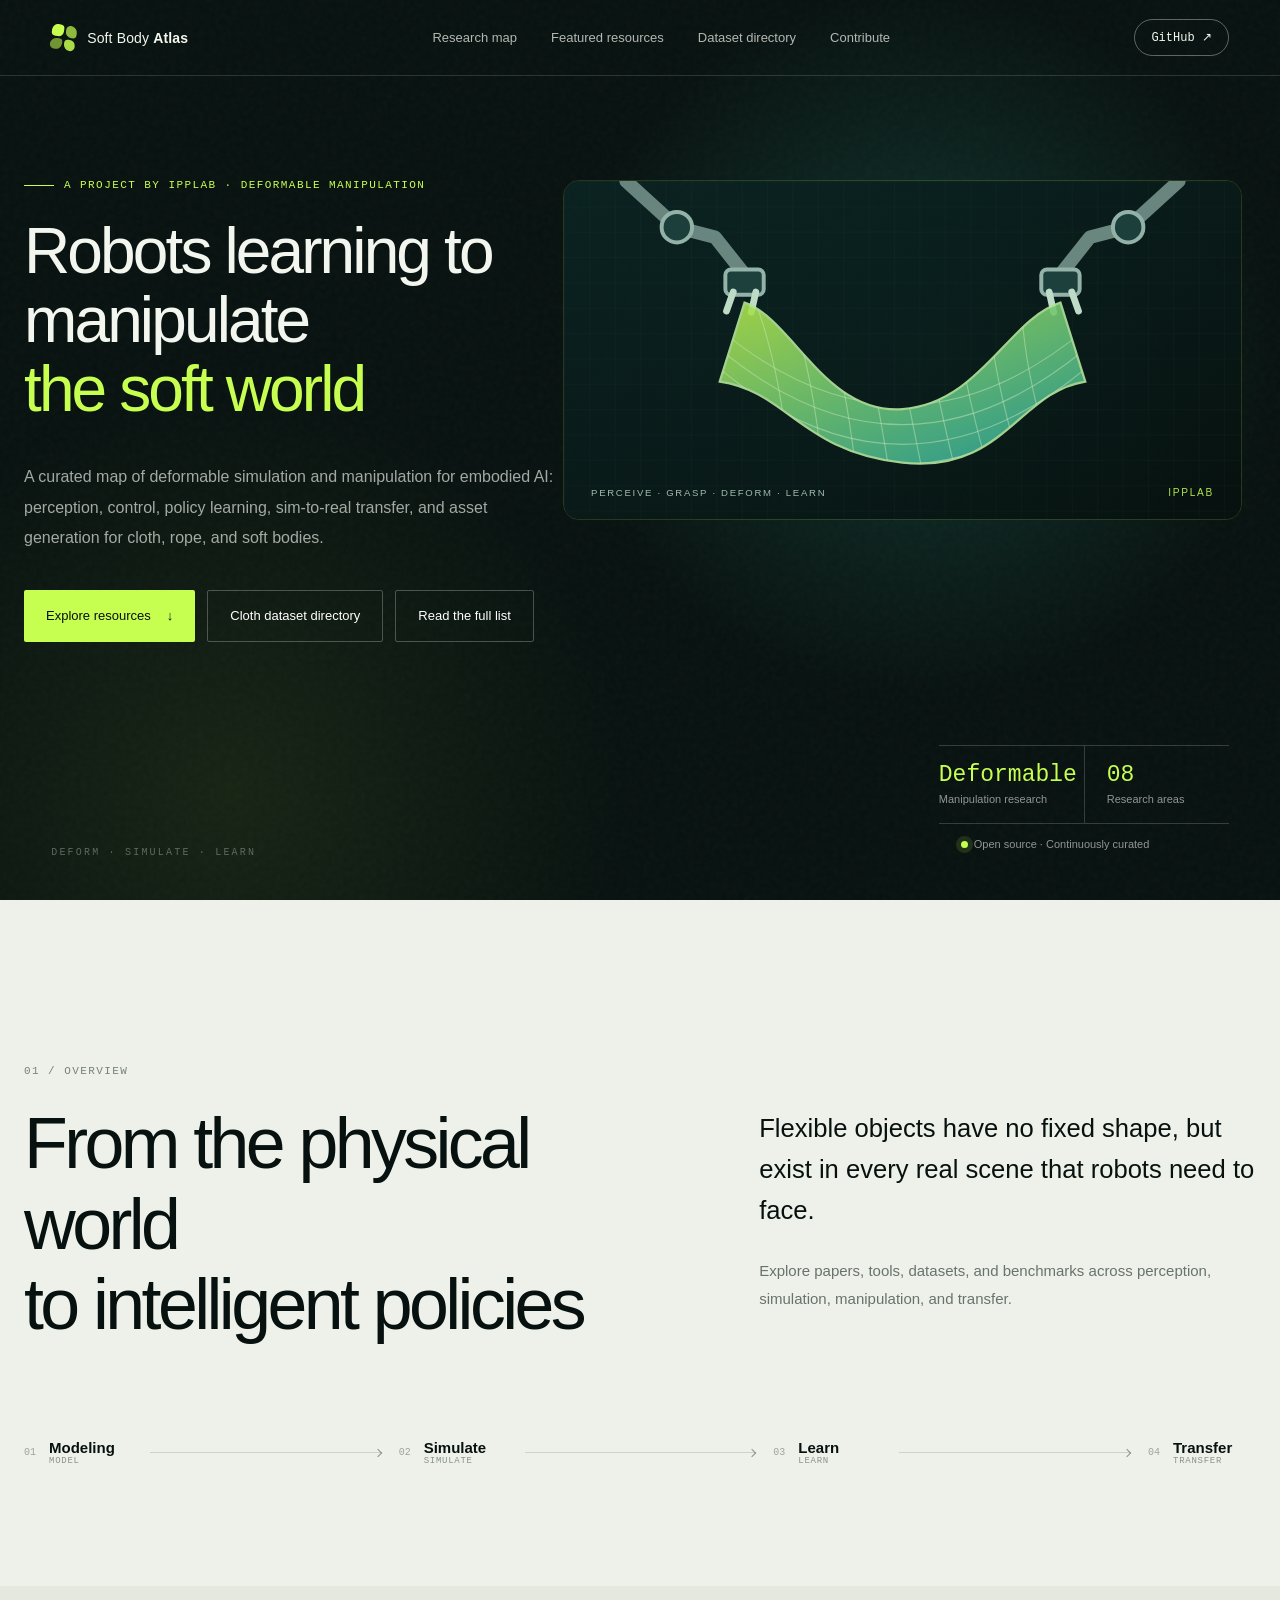
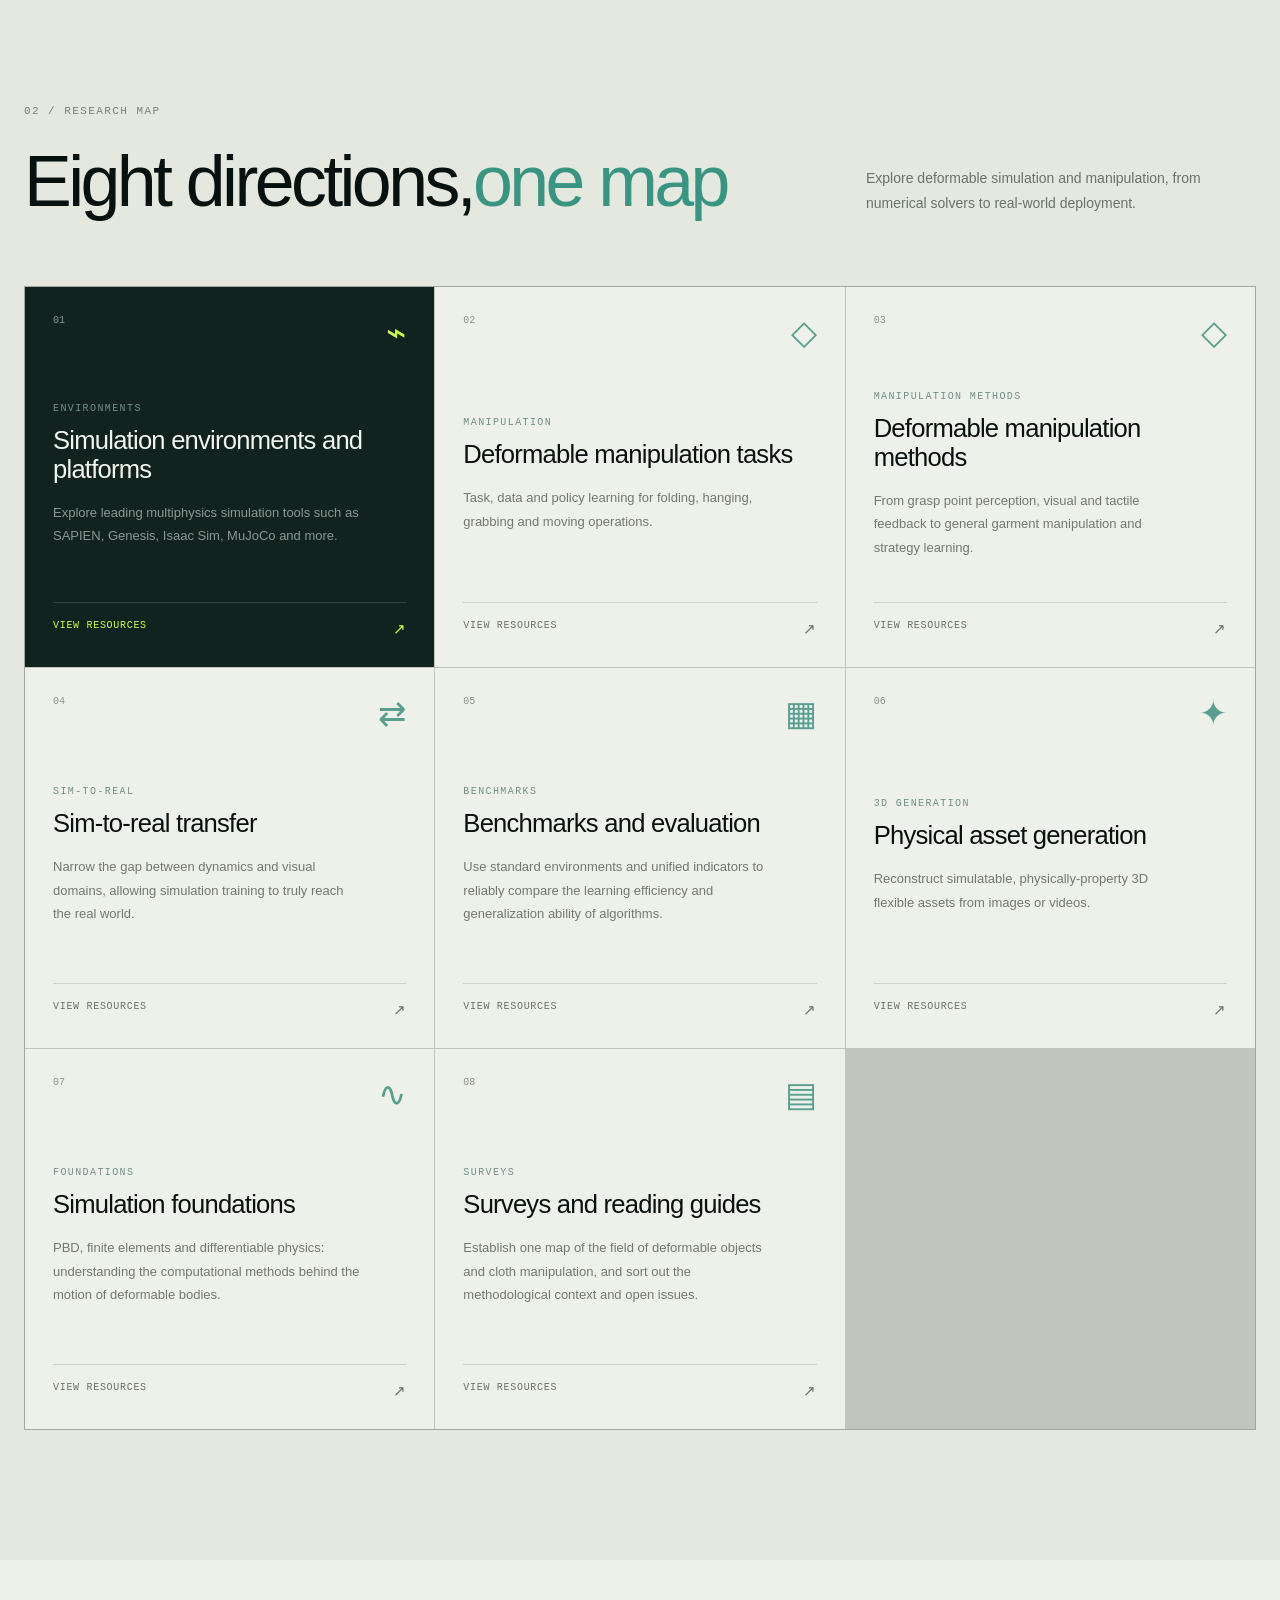
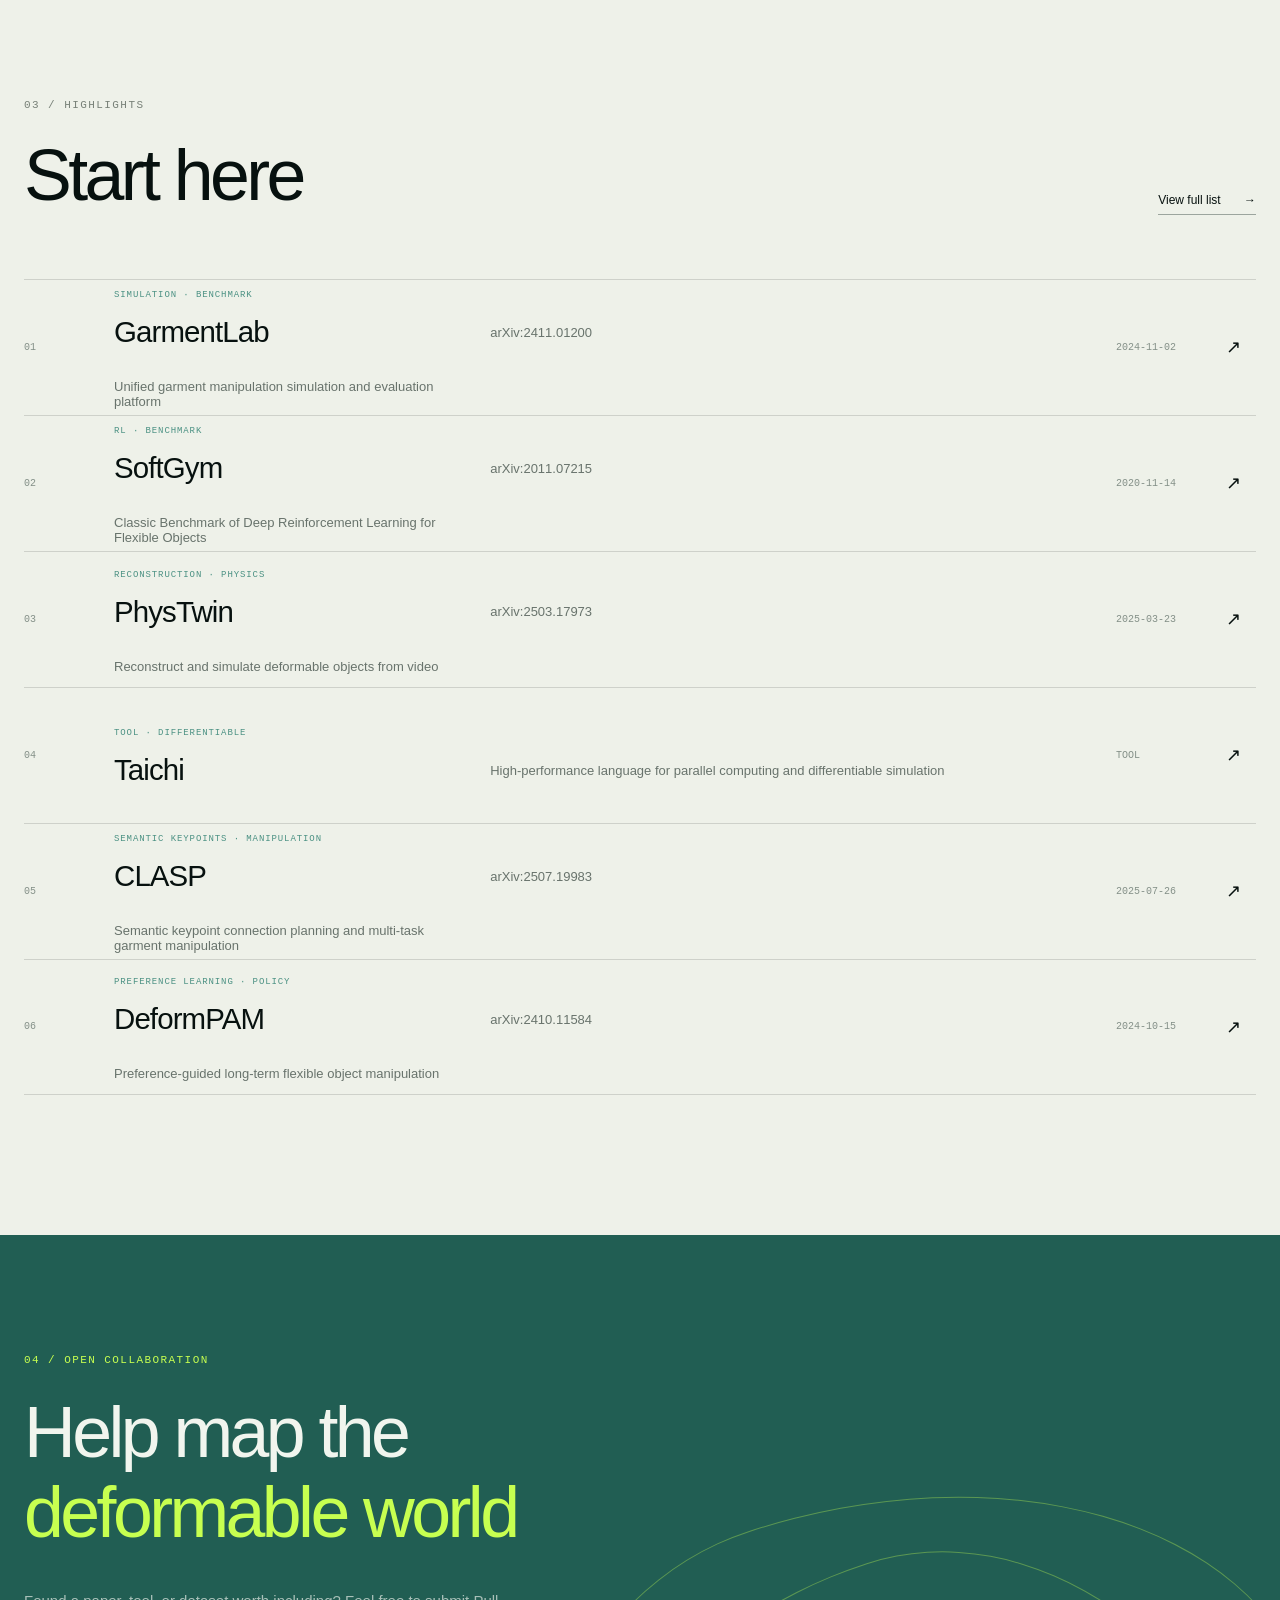
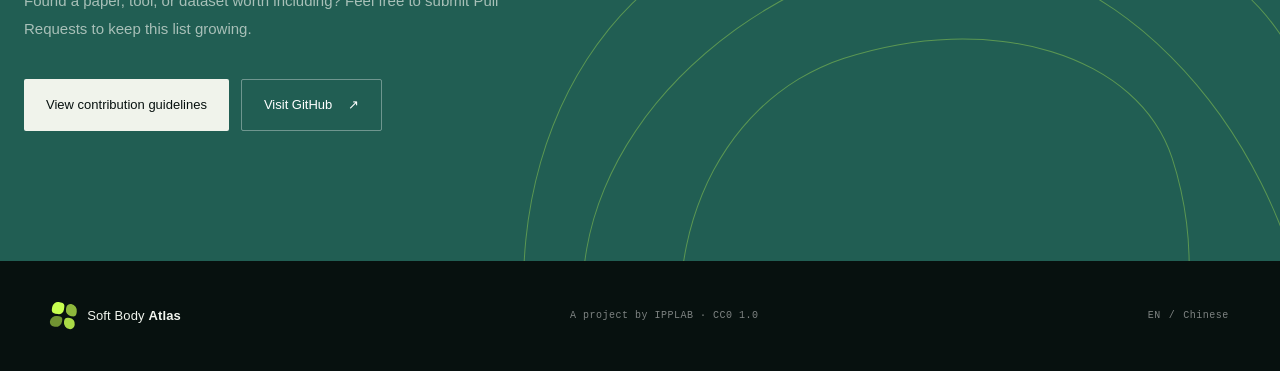
==== commit af45fa81: "docs: add verified arxiv submission dates to paper listings" ====
--- a/index.html
+++ b/index.html
@@ -163,18 +163,18 @@
       <div class="resource-list">
         <a class="resource" href="https://arxiv.org/abs/2411.01200" target="_blank" rel="noreferrer">
           <span class="resource-number">01</span>
-          <span class="resource-main"><small>SIMULATION · BENCHMARK</small><strong>GarmentLab</strong><span>Unified garment manipulation simulation and evaluation platform</span></span>
-          <span class="resource-year">2024</span><span class="resource-arrow">↗</span>
+          <span class="resource-main"><small>SIMULATION · BENCHMARK</small><strong>GarmentLab</strong><span>arXiv:2411.01200</span><span>Unified garment manipulation simulation and evaluation platform</span></span>
+          <span class="resource-year">2024-11-02</span><span class="resource-arrow">↗</span>
         </a>
         <a class="resource" href="https://arxiv.org/abs/2011.07215" target="_blank" rel="noreferrer">
           <span class="resource-number">02</span>
-          <span class="resource-main"><small>RL · BENCHMARK</small><strong>SoftGym</strong><span>Classic Benchmark of Deep Reinforcement Learning for Flexible Objects</span></span>
-          <span class="resource-year">2020</span><span class="resource-arrow">↗</span>
+          <span class="resource-main"><small>RL · BENCHMARK</small><strong>SoftGym</strong><span>arXiv:2011.07215</span><span>Classic Benchmark of Deep Reinforcement Learning for Flexible Objects</span></span>
+          <span class="resource-year">2020-11-14</span><span class="resource-arrow">↗</span>
         </a>
         <a class="resource" href="https://arxiv.org/abs/2503.17973" target="_blank" rel="noreferrer">
           <span class="resource-number">03</span>
-          <span class="resource-main"><small>RECONSTRUCTION · PHYSICS</small><strong>PhysTwin</strong><span>Reconstruct and simulate deformable objects from video</span></span>
-          <span class="resource-year">2025</span><span class="resource-arrow">↗</span>
+          <span class="resource-main"><small>RECONSTRUCTION · PHYSICS</small><strong>PhysTwin</strong><span>arXiv:2503.17973</span><span>Reconstruct and simulate deformable objects from video</span></span>
+          <span class="resource-year">2025-03-23</span><span class="resource-arrow">↗</span>
         </a>
         <a class="resource" href="https://github.com/taichi-dev/taichi" target="_blank" rel="noreferrer">
           <span class="resource-number">04</span>
@@ -183,13 +183,13 @@
         </a>
         <a class="resource" href="https://arxiv.org/abs/2507.19983" target="_blank" rel="noreferrer">
           <span class="resource-number">05</span>
-          <span class="resource-main"><small>SEMANTIC KEYPOINTS · MANIPULATION</small><strong>CLASP</strong><span>Semantic keypoint connection planning and multi-task garment manipulation</span></span>
-          <span class="resource-year">2025</span><span class="resource-arrow">↗</span>
+          <span class="resource-main"><small>SEMANTIC KEYPOINTS · MANIPULATION</small><strong>CLASP</strong><span>arXiv:2507.19983</span><span>Semantic keypoint connection planning and multi-task garment manipulation</span></span>
+          <span class="resource-year">2025-07-26</span><span class="resource-arrow">↗</span>
         </a>
         <a class="resource" href="https://arxiv.org/abs/2410.11584" target="_blank" rel="noreferrer">
           <span class="resource-number">06</span>
-          <span class="resource-main"><small>PREFERENCE LEARNING · POLICY</small><strong>DeformPAM</strong><span>Preference-guided long-term flexible object manipulation</span></span>
-          <span class="resource-year">2024</span><span class="resource-arrow">↗</span>
+          <span class="resource-main"><small>PREFERENCE LEARNING · POLICY</small><strong>DeformPAM</strong><span>arXiv:2410.11584</span><span>Preference-guided long-term flexible object manipulation</span></span>
+          <span class="resource-year">2024-10-15</span><span class="resource-arrow">↗</span>
         </a>
       </div>
     </section>
